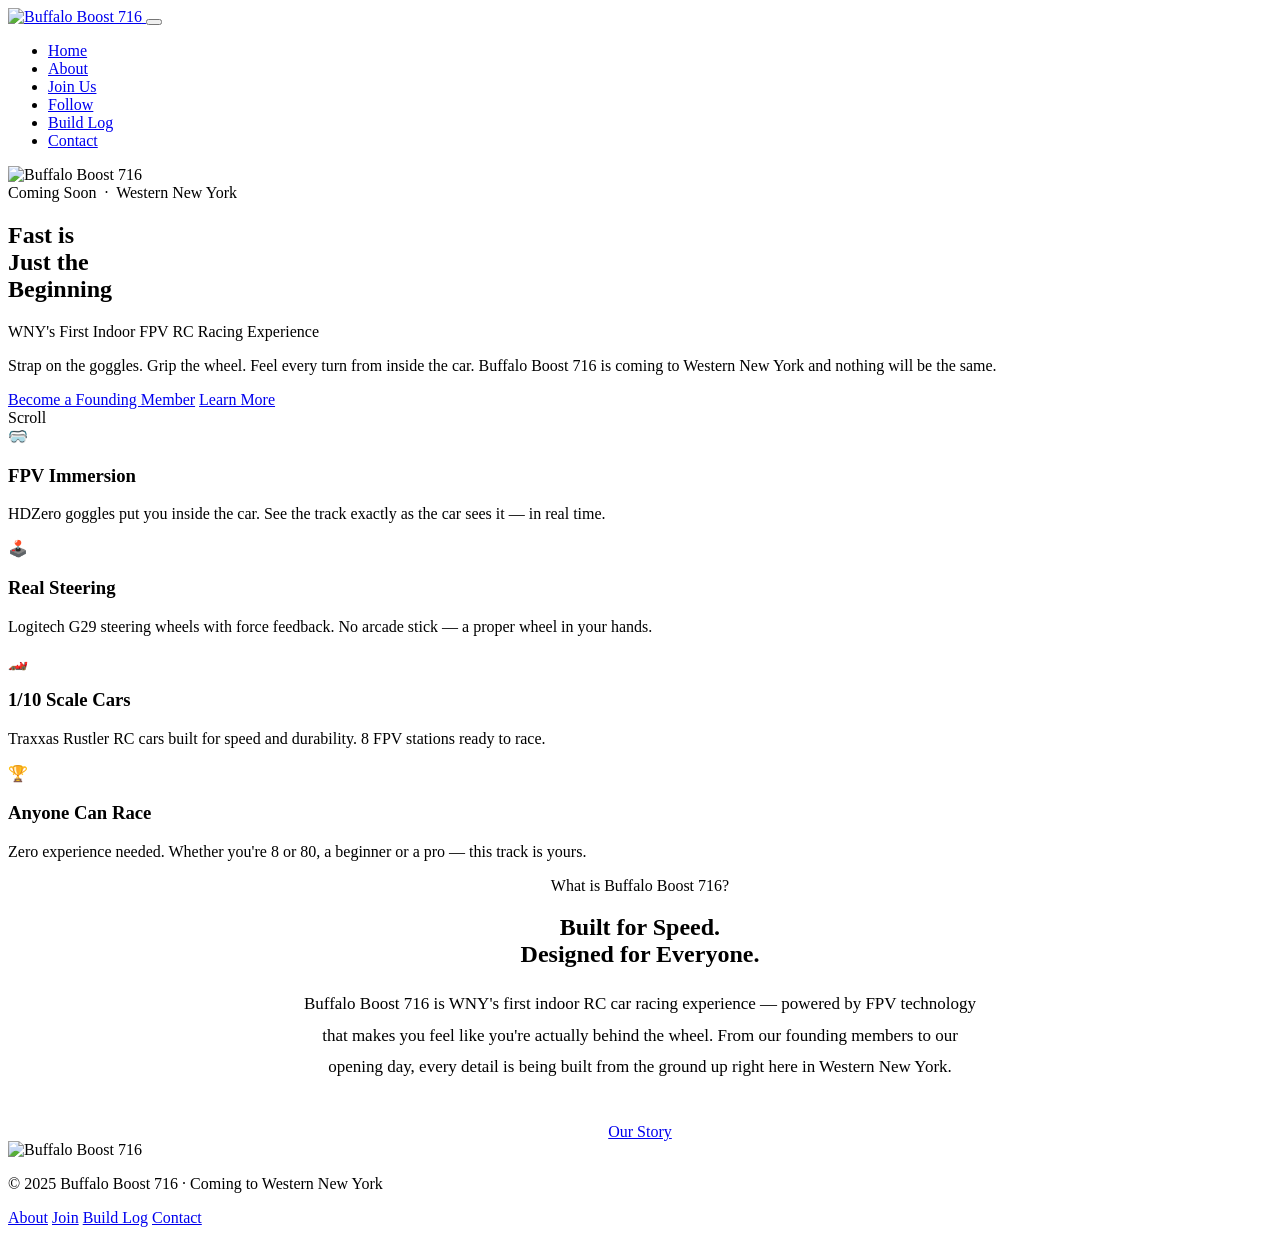
==== index.html @ 936fe06f "Add files via upload" ====
<!DOCTYPE html>
<html lang="en">
<head>
  <meta charset="UTF-8">
  <meta name="viewport" content="width=device-width, initial-scale=1.0">
  <title>Buffalo Boost 716 — Fast is Just the Beginning</title>
  <meta name="description" content="WNY's first indoor FPV RC car racing experience. Coming soon to Western New York.">
  <link rel="stylesheet" href="css/style.css">
  <link rel="icon" href="images/logo.png" type="image/png">
</head>
<body>

  <!-- NAV -->
  <nav>
    <a href="index.html" class="logo">
      <img src="images/logo.png" alt="Buffalo Boost 716">
    </a>
    <button class="nav-toggle" aria-label="Menu">
      <span></span><span></span><span></span>
    </button>
    <ul>
      <li><a href="index.html">Home</a></li>
      <li><a href="pages/about.html">About</a></li>
      <li><a href="pages/founding.html">Join Us</a></li>
      <li><a href="pages/social.html">Follow</a></li>
      <li><a href="pages/buildlog.html">Build Log</a></li>
      <li><a href="pages/contact.html">Contact</a></li>
    </ul>
  </nav>

  <!-- HERO -->
  <section class="hero">

    <!-- Animated track -->
    <div class="track-wrap">
      <div class="track-oval"></div>
    </div>

    <!-- Cars -->
    <div class="car-wrap">
      <div class="car car-red"></div>
      <div class="car car-blue"></div>
      <div class="car car-white"></div>
      <div class="car car-gold"></div>
    </div>

    <div class="hero-glow"></div>

    <!-- Content -->
    <div class="hero-content">
      <img src="images/logo.png" alt="Buffalo Boost 716" class="hero-logo">
      <div class="hero-badge">Coming Soon &nbsp;·&nbsp; Western New York</div>
      <h1 class="hero-title">Fast is<br><span>Just the</span><br>Beginning</h1>
      <p class="hero-sub">WNY's First Indoor FPV RC Racing Experience</p>
      <div class="hero-divider"></div>
      <p class="hero-desc">Strap on the goggles. Grip the wheel. Feel every turn from inside the car. Buffalo Boost 716 is coming to Western New York and nothing will be the same.</p>
      <div class="hero-cta">
        <a href="pages/founding.html" class="btn-primary">Become a Founding Member</a>
        <a href="pages/about.html" class="btn-outline">Learn More</a>
      </div>
    </div>

    <div class="scroll-hint">
      <span>Scroll</span>
      <div class="scroll-arrow"></div>
    </div>
  </section>

  <!-- CONCEPT STRIP -->
  <div class="concept-strip">
    <div class="concept-grid">
      <div class="concept-card fade-in">
        <div class="concept-icon">🥽</div>
        <h3>FPV Immersion</h3>
        <p>HDZero goggles put you inside the car. See the track exactly as the car sees it — in real time.</p>
      </div>
      <div class="concept-card fade-in">
        <div class="concept-icon">🕹️</div>
        <h3>Real Steering</h3>
        <p>Logitech G29 steering wheels with force feedback. No arcade stick — a proper wheel in your hands.</p>
      </div>
      <div class="concept-card fade-in">
        <div class="concept-icon">🏎️</div>
        <h3>1/10 Scale Cars</h3>
        <p>Traxxas Rustler RC cars built for speed and durability. 8 FPV stations ready to race.</p>
      </div>
      <div class="concept-card fade-in">
        <div class="concept-icon">🏆</div>
        <h3>Anyone Can Race</h3>
        <p>Zero experience needed. Whether you're 8 or 80, a beginner or a pro — this track is yours.</p>
      </div>
    </div>
  </div>

  <!-- MINI ABOUT TEASER -->
  <section>
    <div style="max-width: 860px; margin: 0 auto; text-align: center;">
      <p class="section-label fade-in">What is Buffalo Boost 716?</p>
      <h2 class="section-title fade-in">Built for <span>Speed.</span><br>Designed for Everyone.</h2>
      <div class="divider center fade-in"></div>
      <p class="fade-in" style="font-size: clamp(14px,1.8vw,17px); color: var(--chrome); line-height: 1.85; max-width: 680px; margin: 0 auto clamp(24px,4vw,40px);">
        Buffalo Boost 716 is WNY's first indoor RC car racing experience — powered by FPV technology that makes you feel like you're actually behind the wheel. From our founding members to our opening day, every detail is being built from the ground up right here in Western New York.
      </p>
      <a href="pages/about.html" class="btn-outline fade-in">Our Story</a>
    </div>
  </section>

  <!-- FOOTER -->
  <footer>
    <img src="images/logo.png" alt="Buffalo Boost 716">
    <p>© 2025 Buffalo Boost 716 · Coming to Western New York</p>
    <div class="footer-links">
      <a href="pages/about.html">About</a>
      <a href="pages/founding.html">Join</a>
      <a href="pages/buildlog.html">Build Log</a>
      <a href="pages/contact.html">Contact</a>
    </div>
  </footer>

  <script src="js/main.js"></script>
</body>
</html>
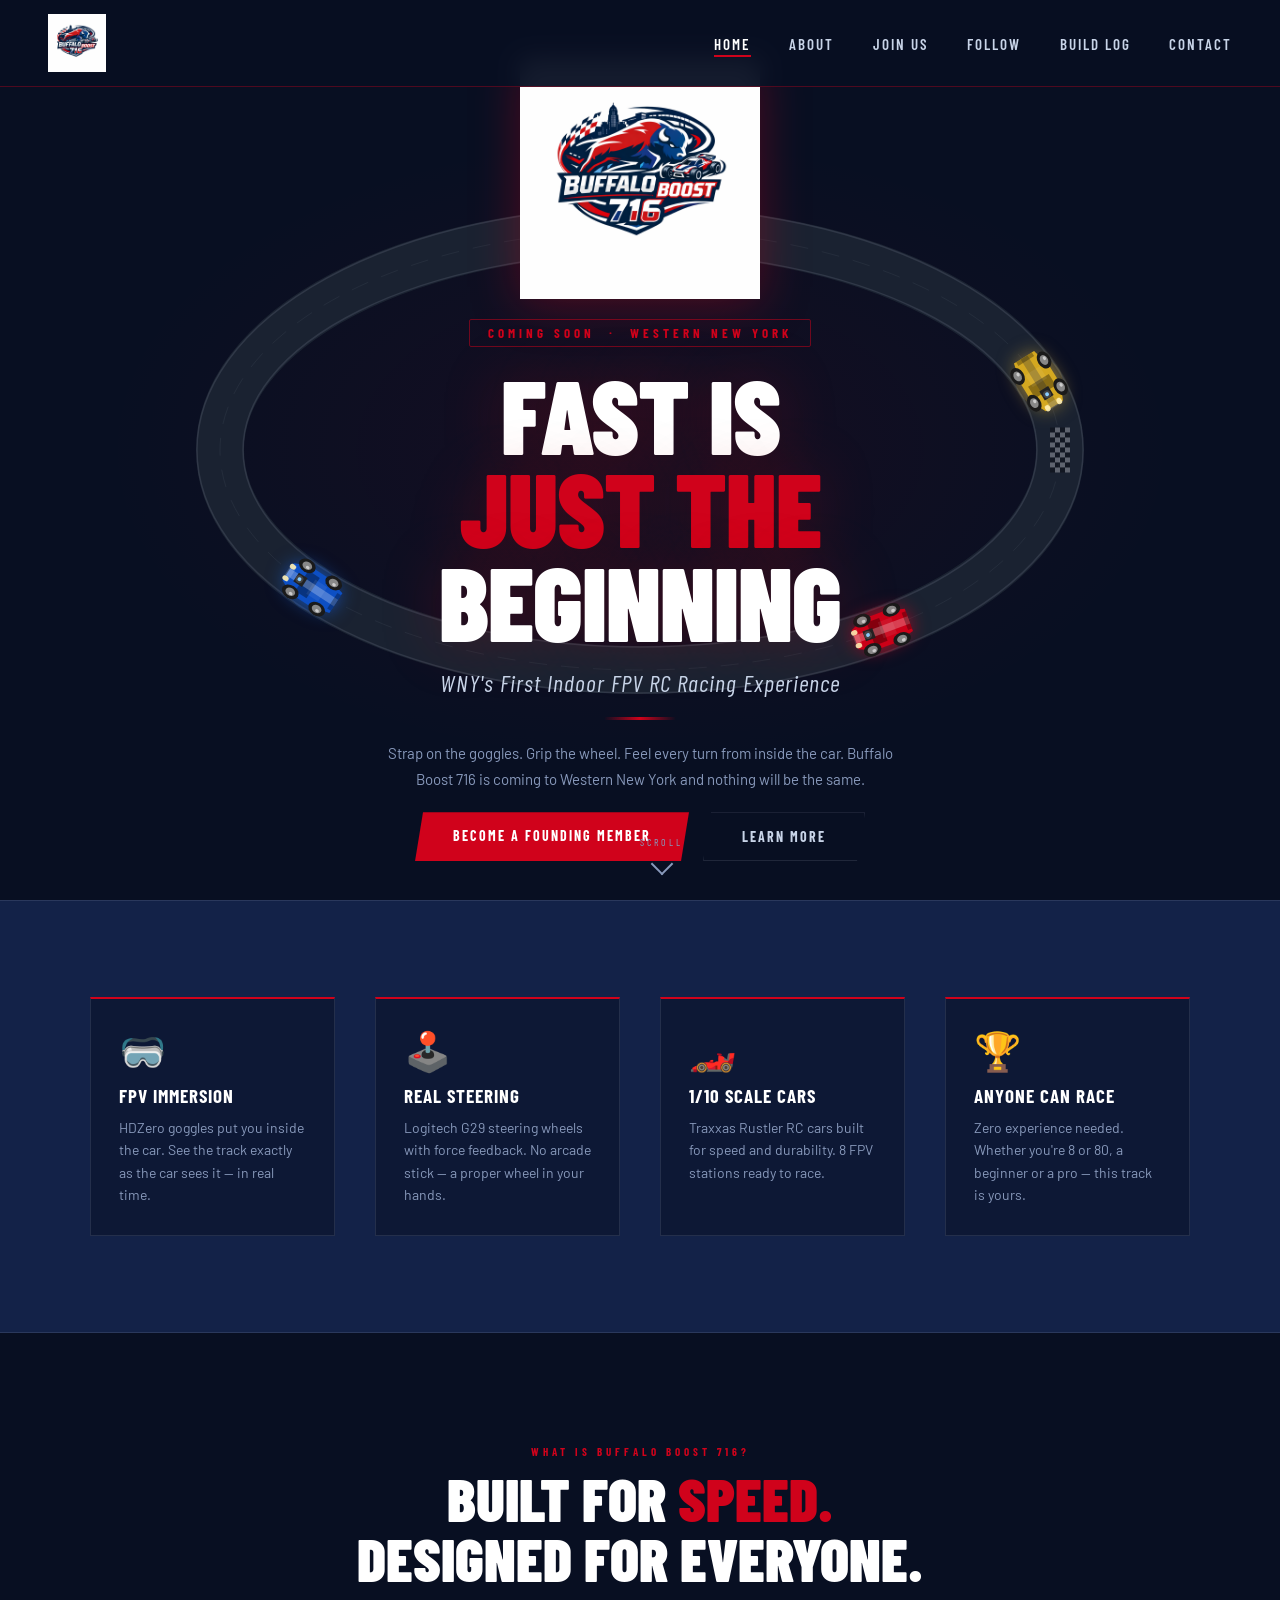
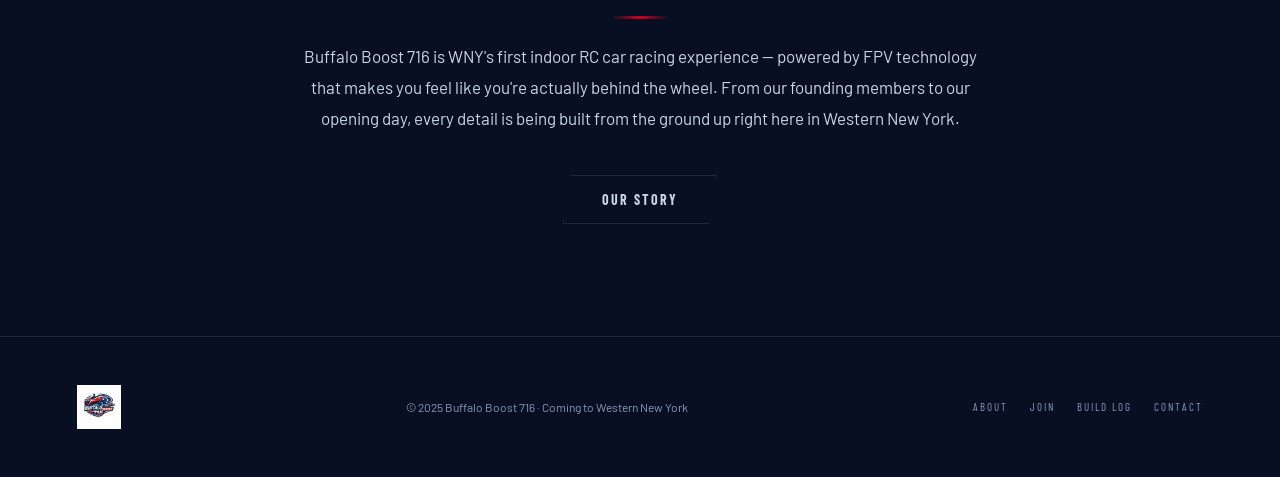
==== commit 051f6de5: "Add files via upload" ====
--- a/index.html
+++ b/index.html
@@ -30,21 +30,10 @@
 
   <!-- HERO -->
   <section class="hero">
-
-    <!-- Animated track -->
-    <div class="track-wrap">
-      <div class="track-oval"></div>
-    </div>
-
-    <!-- Cars -->
-    <div class="car-wrap">
-      <div class="car car-red"></div>
-      <div class="car car-blue"></div>
-      <div class="car car-white"></div>
-      <div class="car car-gold"></div>
-    </div>
-
     <div class="hero-glow"></div>
+
+    <!-- Animated track + cars via canvas -->
+    <canvas id="trackCanvas" class="track-canvas"></canvas>
 
     <!-- Content -->
     <div class="hero-content">
@@ -118,5 +107,286 @@
   </footer>
 
   <script src="js/main.js"></script>
+  <script>
+  // ─── TRACK + CAR CANVAS ANIMATION ───────────────────────────────────────
+  (function() {
+    const canvas = document.getElementById('trackCanvas');
+    const ctx = canvas.getContext('2d');
+
+    function resize() {
+      canvas.width = window.innerWidth;
+      canvas.height = window.innerHeight;
+    }
+    resize();
+    window.addEventListener('resize', resize);
+
+    // Build an oval track path based on canvas size
+    function getTrackPath(w, h) {
+      const cx = w / 2, cy = h / 2;
+      const rx = Math.min(w * 0.42, 420);
+      const ry = Math.min(h * 0.32, 220);
+      const path = new Path2D();
+      path.ellipse(cx, cy, rx, ry, 0, 0, Math.PI * 2);
+      return { path, cx, cy, rx, ry };
+    }
+
+    // Get x,y position along ellipse at angle t (0–2PI)
+    function ellipsePoint(cx, cy, rx, ry, t) {
+      return {
+        x: cx + rx * Math.cos(t),
+        y: cy + ry * Math.sin(t),
+        // tangent angle for car rotation
+        angle: Math.atan2(-ry * Math.cos(t), rx * Math.sin(t)) // perpendicular removed — tangent:
+      };
+    }
+    function ellipseTangent(rx, ry, t) {
+      // derivative of (rx*cos t, ry*sin t)
+      const dx = -rx * Math.sin(t);
+      const dy = ry * Math.cos(t);
+      return Math.atan2(dy, dx);
+    }
+
+    // Car definitions — colors matching brand
+    const carDefs = [
+      { color: '#e8001e', shadowColor: 'rgba(232,0,30,0.6)', speed: 0.0110, offset: 0,         bodyColor: '#cc0018', stripe: '#ffffff' },
+      { color: '#1565e8', shadowColor: 'rgba(21,101,232,0.6)', speed: 0.0085, offset: Math.PI * 0.55, bodyColor: '#0d4fc4', stripe: '#ffffff' },
+      { color: '#d0d8f0', shadowColor: 'rgba(208,216,240,0.5)', speed: 0.0130, offset: Math.PI * 1.1,  bodyColor: '#b0bcd8', stripe: '#e8001e' },
+      { color: '#f0c040', shadowColor: 'rgba(240,192,64,0.5)',  speed: 0.0072, offset: Math.PI * 1.7,  bodyColor: '#d4a820', stripe: '#0d1b3e' },
+    ];
+
+    const cars = carDefs.map(d => ({ ...d, t: d.offset }));
+
+    // Draw a Traxxas Rustler-style RC truck top-down
+    function drawCar(ctx, x, y, angle, car, scale) {
+      ctx.save();
+      ctx.translate(x, y);
+      ctx.rotate(angle);
+      ctx.scale(scale, scale);
+
+      const W = 13, L = 22; // half-width, half-length
+
+      // Shadow / glow under car
+      ctx.shadowColor = car.shadowColor;
+      ctx.shadowBlur = 18;
+
+      // Main body — slightly rounded rectangle, wider in middle (cab area)
+      ctx.beginPath();
+      // Body shape: wider at front/cab, tapers slightly at rear
+      ctx.moveTo(-L, -W * 0.7);
+      ctx.lineTo(-L * 0.3, -W);
+      ctx.lineTo(L * 0.5, -W);
+      ctx.lineTo(L, -W * 0.6);
+      ctx.lineTo(L, W * 0.6);
+      ctx.lineTo(L * 0.5, W);
+      ctx.lineTo(-L * 0.3, W);
+      ctx.lineTo(-L, W * 0.7);
+      ctx.closePath();
+      ctx.fillStyle = car.bodyColor;
+      ctx.fill();
+
+      ctx.shadowBlur = 0;
+
+      // Cab / cockpit area (darker roof)
+      ctx.beginPath();
+      ctx.moveTo(-L * 0.05, -W * 0.72);
+      ctx.lineTo(L * 0.42, -W * 0.72);
+      ctx.lineTo(L * 0.42, W * 0.72);
+      ctx.lineTo(-L * 0.05, W * 0.72);
+      ctx.closePath();
+      ctx.fillStyle = 'rgba(0,0,0,0.35)';
+      ctx.fill();
+
+      // Center stripe
+      ctx.beginPath();
+      ctx.rect(-L, -3, L * 2, 6);
+      ctx.fillStyle = car.stripe;
+      ctx.globalAlpha = 0.25;
+      ctx.fill();
+      ctx.globalAlpha = 1;
+
+      // Front bumper
+      ctx.beginPath();
+      ctx.rect(L * 0.82, -W * 0.55, L * 0.22, W * 1.1);
+      ctx.fillStyle = 'rgba(255,255,255,0.15)';
+      ctx.fill();
+
+      // Rear bumper
+      ctx.beginPath();
+      ctx.rect(-L, -W * 0.55, L * 0.15, W * 1.1);
+      ctx.fillStyle = 'rgba(0,0,0,0.3)';
+      ctx.fill();
+
+      // Wheels — 4 corners
+      const wheelPositions = [
+        { x: L * 0.55,  y: -W * 0.92 },
+        { x: L * 0.55,  y:  W * 0.92 },
+        { x: -L * 0.55, y: -W * 0.92 },
+        { x: -L * 0.55, y:  W * 0.92 },
+      ];
+      wheelPositions.forEach(wp => {
+        // Tire
+        ctx.beginPath();
+        ctx.ellipse(wp.x, wp.y, 7, 5, 0, 0, Math.PI * 2);
+        ctx.fillStyle = '#1a1a1a';
+        ctx.fill();
+        // Rim
+        ctx.beginPath();
+        ctx.ellipse(wp.x, wp.y, 4, 3, 0, 0, Math.PI * 2);
+        ctx.fillStyle = '#888';
+        ctx.fill();
+        // Rim highlight
+        ctx.beginPath();
+        ctx.ellipse(wp.x - 1, wp.y - 1, 1.5, 1.2, 0, 0, Math.PI * 2);
+        ctx.fillStyle = '#ccc';
+        ctx.fill();
+      });
+
+      // Headlights (front)
+      ctx.beginPath();
+      ctx.ellipse(L * 0.95, -W * 0.4, 2.5, 2, 0, 0, Math.PI * 2);
+      ctx.fillStyle = 'rgba(255,240,180,0.9)';
+      ctx.fill();
+      ctx.beginPath();
+      ctx.ellipse(L * 0.95, W * 0.4, 2.5, 2, 0, 0, Math.PI * 2);
+      ctx.fillStyle = 'rgba(255,240,180,0.9)';
+      ctx.fill();
+
+      // FPV camera bump on top-front
+      ctx.beginPath();
+      ctx.rect(L * 0.3, -4, 8, 8);
+      ctx.fillStyle = '#222';
+      ctx.fill();
+      ctx.beginPath();
+      ctx.arc(L * 0.34 + 4, 0, 3, 0, Math.PI * 2);
+      ctx.fillStyle = '#444';
+      ctx.fill();
+      ctx.beginPath();
+      ctx.arc(L * 0.34 + 4, 0, 1.5, 0, Math.PI * 2);
+      ctx.fillStyle = '#88ccff';
+      ctx.fill();
+
+      // Body number plate area
+      ctx.beginPath();
+      ctx.rect(-L * 0.45, -W * 0.5, L * 0.5, W);
+      ctx.fillStyle = 'rgba(255,255,255,0.07)';
+      ctx.fill();
+
+      ctx.restore();
+    }
+
+    // Draw the track
+    function drawTrack(w, h) {
+      const { cx, cy, rx, ry } = getTrackPath(w, h);
+      const trackW = 48;
+
+      // Outer glow
+      ctx.save();
+      ctx.shadowColor = 'rgba(208,2,27,0.08)';
+      ctx.shadowBlur = 40;
+      ctx.beginPath();
+      ctx.ellipse(cx, cy, rx + trackW * 0.5, ry + trackW * 0.5, 0, 0, Math.PI * 2);
+      ctx.strokeStyle = 'transparent';
+      ctx.lineWidth = trackW + 20;
+      ctx.stroke();
+      ctx.restore();
+
+      // Track surface (asphalt)
+      ctx.beginPath();
+      ctx.ellipse(cx, cy, rx, ry, 0, 0, Math.PI * 2);
+      ctx.strokeStyle = 'rgba(30,38,52,0.85)';
+      ctx.lineWidth = trackW;
+      ctx.stroke();
+
+      // Track edge lines
+      ctx.beginPath();
+      ctx.ellipse(cx, cy, rx + trackW * 0.48, ry + trackW * 0.48, 0, 0, Math.PI * 2);
+      ctx.strokeStyle = 'rgba(200,212,232,0.12)';
+      ctx.lineWidth = 1.5;
+      ctx.stroke();
+
+      ctx.beginPath();
+      ctx.ellipse(cx, cy, rx - trackW * 0.48, ry - trackW * 0.48, 0, 0, Math.PI * 2);
+      ctx.strokeStyle = 'rgba(200,212,232,0.12)';
+      ctx.lineWidth = 1.5;
+      ctx.stroke();
+
+      // Center dashed line
+      ctx.save();
+      ctx.setLineDash([18, 14]);
+      ctx.beginPath();
+      ctx.ellipse(cx, cy, rx, ry, 0, 0, Math.PI * 2);
+      ctx.strokeStyle = 'rgba(200,212,232,0.06)';
+      ctx.lineWidth = 1;
+      ctx.stroke();
+      ctx.restore();
+
+      // Start/finish line
+      const sfX = cx + rx;
+      const sfY = cy;
+      ctx.save();
+      ctx.translate(sfX, sfY);
+      ctx.rotate(Math.PI / 2);
+      // Checkered pattern
+      const sqSize = 5;
+      const rows = 4, cols = Math.floor(trackW / sqSize);
+      for (let r = 0; r < rows; r++) {
+        for (let c = 0; c < cols; c++) {
+          const isWhite = (r + c) % 2 === 0;
+          ctx.fillStyle = isWhite ? 'rgba(255,255,255,0.3)' : 'rgba(0,0,0,0.3)';
+          ctx.fillRect((c - cols/2) * sqSize, r * sqSize - rows * sqSize / 2, sqSize, sqSize);
+        }
+      }
+      ctx.restore();
+    }
+
+    let lastTime = 0;
+    function animate(ts) {
+      const dt = Math.min((ts - lastTime) / 16.67, 3);
+      lastTime = ts;
+
+      const w = canvas.width, h = canvas.height;
+      ctx.clearRect(0, 0, w, h);
+
+      const { cx, cy, rx, ry } = getTrackPath(w, h);
+
+      drawTrack(w, h);
+
+      // Scale cars based on track size
+      const carScale = Math.max(0.7, Math.min(1.3, rx / 320));
+
+      // Draw tire marks / trails first
+      cars.forEach(car => {
+        const pos = ellipsePoint(cx, cy, rx, ry, car.t);
+        ctx.beginPath();
+        ctx.arc(pos.x, pos.y, 3 * carScale, 0, Math.PI * 2);
+        ctx.fillStyle = car.shadowColor;
+        ctx.fill();
+      });
+
+      // Update and draw cars
+      cars.forEach(car => {
+        car.t += car.speed * dt;
+        if (car.t > Math.PI * 2) car.t -= Math.PI * 2;
+
+        const pos = ellipsePoint(cx, cy, rx, ry, car.t);
+        const angle = ellipseTangent(rx, ry, car.t);
+
+        // Glow ring
+        ctx.save();
+        ctx.beginPath();
+        ctx.arc(pos.x, pos.y, 18 * carScale, 0, Math.PI * 2);
+        ctx.fillStyle = car.shadowColor.replace('0.6', '0.15').replace('0.5', '0.12');
+        ctx.fill();
+        ctx.restore();
+
+        drawCar(ctx, pos.x, pos.y, angle, car, carScale);
+      });
+
+      requestAnimationFrame(animate);
+    }
+
+    requestAnimationFrame(animate);
+  })();
+  </script>
 </body>
 </html>
--- a/css/style.css
+++ b/css/style.css
@@ -0,0 +1,869 @@
+@import url('https://fonts.googleapis.com/css2?family=Barlow+Condensed:ital,wght@0,400;0,600;0,700;0,900;1,700&family=Barlow:wght@300;400;500;600&display=swap');
+
+:root {
+  --navy: #0d1b3e;
+  --navy-dark: #080f22;
+  --navy-mid: #132248;
+  --red: #d0021b;
+  --red-bright: #ff0a2b;
+  --white: #ffffff;
+  --chrome: #c8d4e8;
+  --chrome-dim: #8899bb;
+  --border: rgba(200,212,232,0.12);
+}
+
+* { margin: 0; padding: 0; box-sizing: border-box; }
+html { scroll-behavior: smooth; }
+
+body {
+  font-family: 'Barlow', sans-serif;
+  background: var(--navy-dark);
+  color: var(--white);
+  overflow-x: hidden;
+  font-size: 16px;
+}
+
+img { max-width: 100%; height: auto; display: block; }
+
+/* NAV */
+nav {
+  position: fixed;
+  top: 0; left: 0; right: 0;
+  z-index: 1000;
+  display: flex;
+  align-items: center;
+  justify-content: space-between;
+  padding: clamp(8px, 2vw, 14px) clamp(16px, 5vw, 48px);
+  background: rgba(8,15,34,0.95);
+  backdrop-filter: blur(12px);
+  border-bottom: 1px solid rgba(208,2,27,0.35);
+}
+
+nav .logo img { height: clamp(38px, 6vw, 58px); width: auto; }
+
+.nav-toggle {
+  display: none;
+  flex-direction: column;
+  gap: 5px;
+  cursor: pointer;
+  padding: 4px;
+  background: none;
+  border: none;
+  z-index: 1001;
+}
+
+.nav-toggle span {
+  display: block;
+  width: 26px; height: 2px;
+  background: var(--white);
+  border-radius: 2px;
+  transition: all 0.3s;
+}
+
+.nav-toggle.open span:nth-child(1) { transform: translateY(7px) rotate(45deg); }
+.nav-toggle.open span:nth-child(2) { opacity: 0; }
+.nav-toggle.open span:nth-child(3) { transform: translateY(-7px) rotate(-45deg); }
+
+nav ul {
+  list-style: none;
+  display: flex;
+  gap: clamp(16px, 3vw, 40px);
+}
+
+nav ul li a {
+  font-family: 'Barlow Condensed', sans-serif;
+  font-weight: 600;
+  font-size: clamp(12px, 1.4vw, 15px);
+  letter-spacing: 2px;
+  text-transform: uppercase;
+  color: var(--chrome);
+  text-decoration: none;
+  transition: color 0.2s;
+  position: relative;
+}
+
+nav ul li a::after {
+  content: '';
+  position: absolute;
+  bottom: -4px; left: 0;
+  width: 0; height: 2px;
+  background: var(--red);
+  transition: width 0.25s;
+}
+
+nav ul li a:hover, nav ul li a.active { color: var(--white); }
+nav ul li a:hover::after, nav ul li a.active::after { width: 100%; }
+
+@media (max-width: 768px) {
+  .nav-toggle { display: flex; }
+
+  nav ul {
+    position: fixed;
+    top: 0; right: -100%;
+    width: min(280px, 80vw);
+    height: 100vh;
+    background: var(--navy-dark);
+    border-left: 1px solid var(--border);
+    flex-direction: column;
+    gap: 0;
+    padding: 80px 0 40px;
+    transition: right 0.35s cubic-bezier(0.4,0,0.2,1);
+    z-index: 999;
+  }
+
+  nav ul.open { right: 0; }
+
+  nav ul li a {
+    display: block;
+    padding: 16px 32px;
+    font-size: 18px;
+    border-bottom: 1px solid var(--border);
+  }
+}
+
+/* HERO */
+.hero {
+  position: relative;
+  width: 100%;
+  height: 100svh;
+  min-height: 600px;
+  display: flex;
+  flex-direction: column;
+  align-items: center;
+  justify-content: center;
+  overflow: hidden;
+  background: var(--navy-dark);
+  padding: 80px 20px 60px;
+}
+
+/* CANVAS TRACK */
+.track-canvas {
+  position: absolute;
+  inset: 0;
+  width: 100%;
+  height: 100%;
+  pointer-events: none;
+  z-index: 1;
+}
+
+.hero-glow {
+  position: absolute;
+  inset: 0;
+  background: radial-gradient(ellipse 60% 50% at 50% 50%, rgba(208,2,27,0.07) 0%, transparent 70%);
+  pointer-events: none;
+  z-index: 0;
+}
+
+.hero-content {
+  position: relative;
+  z-index: 2;
+  text-align: center;
+  display: flex;
+  flex-direction: column;
+  align-items: center;
+  gap: clamp(10px, 2.5vw, 20px);
+}
+
+.hero-logo {
+  width: clamp(130px, 28vw, 240px);
+  filter: drop-shadow(0 4px 24px rgba(208,2,27,0.35));
+  animation: fadeDown 1s ease both;
+}
+
+.hero-badge {
+  font-family: 'Barlow Condensed', sans-serif;
+  font-weight: 700;
+  font-size: clamp(10px, 1.4vw, 13px);
+  letter-spacing: 4px;
+  text-transform: uppercase;
+  color: var(--red);
+  border: 1px solid rgba(208,2,27,0.5);
+  padding: 5px 18px;
+  border-radius: 2px;
+  animation: fadeUp 1s 0.3s ease both;
+}
+
+.hero-title {
+  font-family: 'Barlow Condensed', sans-serif;
+  font-weight: 900;
+  font-size: clamp(40px, 9.5vw, 104px);
+  line-height: 0.9;
+  text-transform: uppercase;
+  letter-spacing: -1px;
+  color: var(--white);
+  text-shadow: 0 0 60px rgba(208,2,27,0.25);
+  animation: fadeUp 1s 0.5s ease both;
+}
+
+.hero-title span { color: var(--red); }
+
+.hero-sub {
+  font-family: 'Barlow Condensed', sans-serif;
+  font-style: italic;
+  font-size: clamp(15px, 2.8vw, 24px);
+  color: var(--chrome);
+  letter-spacing: 1px;
+  animation: fadeUp 1s 0.7s ease both;
+}
+
+.hero-divider {
+  width: clamp(36px, 7vw, 72px);
+  height: 3px;
+  background: linear-gradient(90deg, transparent, var(--red), transparent);
+  animation: fadeUp 1s 0.9s ease both;
+}
+
+.hero-desc {
+  max-width: min(520px, 90vw);
+  font-size: clamp(13px, 1.7vw, 15px);
+  line-height: 1.75;
+  color: var(--chrome-dim);
+  animation: fadeUp 1s 1.1s ease both;
+}
+
+.hero-cta {
+  display: flex;
+  gap: 14px;
+  flex-wrap: wrap;
+  justify-content: center;
+  animation: fadeUp 1s 1.3s ease both;
+}
+
+.btn-primary {
+  font-family: 'Barlow Condensed', sans-serif;
+  font-weight: 700;
+  font-size: clamp(12px, 1.5vw, 14px);
+  letter-spacing: 2px;
+  text-transform: uppercase;
+  background: var(--red);
+  color: var(--white);
+  border: none;
+  padding: clamp(12px, 2vw, 15px) clamp(22px, 4vw, 38px);
+  cursor: pointer;
+  text-decoration: none;
+  display: inline-block;
+  clip-path: polygon(8px 0%, 100% 0%, calc(100% - 8px) 100%, 0% 100%);
+  transition: background 0.2s, transform 0.15s;
+}
+
+.btn-primary:hover { background: var(--red-bright); transform: translateY(-2px); }
+
+.btn-outline {
+  font-family: 'Barlow Condensed', sans-serif;
+  font-weight: 700;
+  font-size: clamp(12px, 1.5vw, 14px);
+  letter-spacing: 2px;
+  text-transform: uppercase;
+  background: transparent;
+  color: var(--chrome);
+  border: 1px solid var(--border);
+  padding: clamp(12px, 2vw, 15px) clamp(22px, 4vw, 38px);
+  cursor: pointer;
+  text-decoration: none;
+  display: inline-block;
+  clip-path: polygon(8px 0%, 100% 0%, calc(100% - 8px) 100%, 0% 100%);
+  transition: border-color 0.2s, color 0.2s, transform 0.15s;
+}
+
+.btn-outline:hover { border-color: var(--chrome); color: var(--white); transform: translateY(-2px); }
+
+.scroll-hint {
+  position: absolute;
+  bottom: clamp(14px, 3vw, 28px);
+  left: 50%; transform: translateX(-50%);
+  display: flex;
+  flex-direction: column;
+  align-items: center;
+  gap: 8px;
+  opacity: 0.35;
+  animation: fadeUp 1s 2s ease both;
+  z-index: 2;
+}
+
+.scroll-hint span {
+  font-family: 'Barlow Condensed', sans-serif;
+  font-size: 10px;
+  letter-spacing: 3px;
+  text-transform: uppercase;
+  color: var(--chrome-dim);
+}
+
+.scroll-arrow {
+  width: 16px; height: 16px;
+  border-right: 2px solid var(--chrome-dim);
+  border-bottom: 2px solid var(--chrome-dim);
+  transform: rotate(45deg);
+  animation: bounce 1.5s ease-in-out infinite;
+}
+
+@keyframes bounce {
+  0%,100% { transform: rotate(45deg) translateY(0); }
+  50%      { transform: rotate(45deg) translateY(5px); }
+}
+
+/* SECTIONS */
+section { padding: clamp(56px, 9vw, 112px) clamp(20px, 6vw, 80px); }
+
+.section-label {
+  font-family: 'Barlow Condensed', sans-serif;
+  font-weight: 700;
+  font-size: 11px;
+  letter-spacing: 4px;
+  text-transform: uppercase;
+  color: var(--red);
+  margin-bottom: 10px;
+}
+
+.section-title {
+  font-family: 'Barlow Condensed', sans-serif;
+  font-weight: 900;
+  font-size: clamp(30px, 5.5vw, 60px);
+  text-transform: uppercase;
+  line-height: 1;
+  color: var(--white);
+  margin-bottom: clamp(14px, 2.5vw, 28px);
+}
+
+.section-title span { color: var(--red); }
+
+/* CONCEPT STRIP */
+.concept-strip {
+  background: var(--navy-mid);
+  border-top: 1px solid var(--border);
+  border-bottom: 1px solid var(--border);
+  padding: clamp(48px, 8vw, 96px) clamp(20px, 6vw, 80px);
+}
+
+.concept-grid {
+  display: grid;
+  grid-template-columns: repeat(auto-fit, minmax(min(200px, 100%), 1fr));
+  gap: clamp(20px, 3.5vw, 40px);
+  max-width: 1100px;
+  margin: 0 auto;
+}
+
+.concept-card {
+  display: flex;
+  flex-direction: column;
+  gap: 10px;
+  padding: clamp(18px, 3vw, 28px);
+  background: rgba(8,15,34,0.5);
+  border: 1px solid var(--border);
+  border-top: 2px solid var(--red);
+  transition: transform 0.2s, box-shadow 0.2s;
+}
+
+.concept-card:hover { transform: translateY(-4px); box-shadow: 0 12px 40px rgba(208,2,27,0.1); }
+.concept-icon { font-size: clamp(26px, 3.5vw, 38px); }
+
+.concept-card h3 {
+  font-family: 'Barlow Condensed', sans-serif;
+  font-weight: 700;
+  font-size: clamp(15px, 1.8vw, 19px);
+  text-transform: uppercase;
+  letter-spacing: 1px;
+  color: var(--white);
+}
+
+.concept-card p {
+  font-size: clamp(12px, 1.4vw, 14px);
+  color: var(--chrome-dim);
+  line-height: 1.6;
+}
+
+/* ABOUT */
+.about-wrap { max-width: 840px; margin: 0 auto; }
+
+.about-wrap p {
+  font-size: clamp(14px, 1.7vw, 16px);
+  color: var(--chrome);
+  line-height: 1.9;
+  margin-bottom: clamp(14px, 2.5vw, 24px);
+}
+
+.about-accent {
+  border-left: 3px solid var(--red);
+  padding-left: clamp(14px, 2.5vw, 24px);
+  margin: clamp(20px, 3.5vw, 40px) 0;
+}
+
+.about-accent p {
+  font-family: 'Barlow Condensed', sans-serif;
+  font-style: italic;
+  font-size: clamp(17px, 2.8vw, 24px);
+  font-weight: 400;
+  color: var(--white);
+  line-height: 1.45;
+  margin-bottom: 0;
+}
+
+/* FOUNDING MEMBERS */
+.founding-intro {
+  max-width: 680px;
+  margin: 0 auto clamp(36px, 5vw, 56px);
+  text-align: center;
+  font-size: clamp(13px, 1.6vw, 15px);
+  color: var(--chrome-dim);
+  line-height: 1.75;
+}
+
+.tier-grid {
+  display: grid;
+  grid-template-columns: repeat(auto-fit, minmax(min(260px, 100%), 1fr));
+  gap: clamp(18px, 3vw, 32px);
+  max-width: 840px;
+  margin: 0 auto clamp(36px, 5vw, 56px);
+}
+
+.tier-card {
+  background: var(--navy-mid);
+  border: 1px solid var(--border);
+  padding: clamp(22px, 3.5vw, 36px);
+  display: flex;
+  flex-direction: column;
+  gap: 14px;
+  position: relative;
+  overflow: hidden;
+  transition: transform 0.2s, box-shadow 0.2s;
+}
+
+.tier-card:hover { transform: translateY(-4px); box-shadow: 0 16px 48px rgba(208,2,27,0.12); }
+.tier-card.featured { border-color: var(--red); border-width: 2px; }
+
+.tier-badge {
+  position: absolute;
+  top: 16px; right: -28px;
+  background: var(--red);
+  color: var(--white);
+  font-family: 'Barlow Condensed', sans-serif;
+  font-weight: 700;
+  font-size: 11px;
+  letter-spacing: 2px;
+  text-transform: uppercase;
+  padding: 4px 48px;
+  transform: rotate(45deg);
+}
+
+.tier-name {
+  font-family: 'Barlow Condensed', sans-serif;
+  font-weight: 900;
+  font-size: clamp(20px, 2.8vw, 26px);
+  text-transform: uppercase;
+  letter-spacing: 1px;
+  color: var(--white);
+}
+
+.tier-price {
+  font-family: 'Barlow Condensed', sans-serif;
+  font-weight: 700;
+  font-size: clamp(34px, 5.5vw, 48px);
+  color: var(--red);
+  line-height: 1;
+}
+
+.tier-price span {
+  font-size: clamp(14px, 1.8vw, 18px);
+  color: var(--chrome-dim);
+  font-weight: 400;
+}
+
+.tier-perks {
+  list-style: none;
+  display: flex;
+  flex-direction: column;
+  gap: 9px;
+}
+
+.tier-perks li {
+  font-size: clamp(12px, 1.5vw, 14px);
+  color: var(--chrome);
+  padding-left: 18px;
+  position: relative;
+  line-height: 1.5;
+}
+
+.tier-perks li::before { content: '▸'; position: absolute; left: 0; color: var(--red); }
+.tier-cta { margin-top: auto; padding-top: 14px; }
+
+.waitlist-form {
+  max-width: 540px;
+  margin: 0 auto;
+  background: var(--navy-mid);
+  border: 1px solid var(--border);
+  padding: clamp(22px, 3.5vw, 36px);
+}
+
+.waitlist-form h3 {
+  font-family: 'Barlow Condensed', sans-serif;
+  font-weight: 700;
+  font-size: clamp(17px, 2.2vw, 21px);
+  text-transform: uppercase;
+  letter-spacing: 1px;
+  margin-bottom: 20px;
+  color: var(--white);
+}
+
+.form-row {
+  display: grid;
+  grid-template-columns: repeat(auto-fit, minmax(min(160px, 100%), 1fr));
+  gap: 12px;
+  margin-bottom: 12px;
+}
+
+.form-group {
+  display: flex;
+  flex-direction: column;
+  gap: 6px;
+  margin-bottom: 12px;
+}
+
+.form-group label {
+  font-family: 'Barlow Condensed', sans-serif;
+  font-size: 11px;
+  letter-spacing: 2px;
+  text-transform: uppercase;
+  color: var(--chrome-dim);
+}
+
+.form-group input,
+.form-group select,
+.form-group textarea {
+  background: rgba(8,15,34,0.8);
+  border: 1px solid var(--border);
+  color: var(--white);
+  padding: 11px 14px;
+  font-family: 'Barlow', sans-serif;
+  font-size: 14px;
+  outline: none;
+  transition: border-color 0.2s;
+  width: 100%;
+  border-radius: 0;
+  -webkit-appearance: none;
+}
+
+.form-group input:focus,
+.form-group textarea:focus,
+.form-group select:focus { border-color: var(--red); }
+.form-group select option { background: var(--navy-dark); }
+
+/* CONTACT */
+.contact-wrap {
+  display: grid;
+  grid-template-columns: repeat(auto-fit, minmax(min(260px, 100%), 1fr));
+  gap: clamp(28px, 5vw, 56px);
+  max-width: 920px;
+  margin: 0 auto;
+  align-items: start;
+}
+
+.contact-info h3 {
+  font-family: 'Barlow Condensed', sans-serif;
+  font-weight: 700;
+  font-size: clamp(17px, 2.2vw, 21px);
+  text-transform: uppercase;
+  letter-spacing: 1px;
+  margin-bottom: 14px;
+}
+
+.contact-info p {
+  font-size: clamp(13px, 1.5vw, 15px);
+  color: var(--chrome-dim);
+  line-height: 1.75;
+  margin-bottom: 22px;
+}
+
+.contact-detail {
+  display: flex;
+  align-items: center;
+  gap: 12px;
+  padding: 13px 0;
+  border-bottom: 1px solid var(--border);
+  font-size: clamp(13px, 1.5vw, 15px);
+  color: var(--chrome);
+}
+
+.contact-detail .icon { font-size: 18px; }
+
+/* SOCIAL */
+.social-grid {
+  display: grid;
+  grid-template-columns: repeat(auto-fit, minmax(min(180px, 100%), 1fr));
+  gap: clamp(14px, 2.5vw, 24px);
+  max-width: 880px;
+  margin: 0 auto clamp(28px, 4vw, 48px);
+}
+
+.social-card {
+  display: flex;
+  flex-direction: column;
+  align-items: center;
+  gap: 12px;
+  padding: clamp(22px, 3.5vw, 36px) clamp(14px, 2.5vw, 24px);
+  background: var(--navy-mid);
+  border: 1px solid var(--border);
+  text-decoration: none;
+  transition: transform 0.2s, box-shadow 0.2s, border-color 0.2s;
+}
+
+.social-card:hover { transform: translateY(-4px); box-shadow: 0 12px 40px rgba(208,2,27,0.1); border-color: rgba(208,2,27,0.4); }
+
+.social-icon {
+  width: clamp(48px, 7vw, 64px);
+  height: clamp(48px, 7vw, 64px);
+  border-radius: 50%;
+  display: flex;
+  align-items: center;
+  justify-content: center;
+  font-size: clamp(20px, 3vw, 28px);
+}
+
+.social-card h3 {
+  font-family: 'Barlow Condensed', sans-serif;
+  font-weight: 700;
+  font-size: clamp(15px, 1.9vw, 19px);
+  text-transform: uppercase;
+  letter-spacing: 1px;
+  color: var(--white);
+}
+
+.social-card p {
+  font-size: clamp(11px, 1.3vw, 13px);
+  color: var(--chrome-dim);
+  text-align: center;
+}
+
+.social-soon {
+  font-family: 'Barlow Condensed', sans-serif;
+  font-size: 11px;
+  letter-spacing: 2px;
+  text-transform: uppercase;
+  color: var(--red);
+  border: 1px solid rgba(208,2,27,0.4);
+  padding: 3px 12px;
+}
+
+/* BUILD LOG */
+.buildlog-intro {
+  max-width: 680px;
+  margin: 0 auto clamp(36px, 5vw, 56px);
+  font-size: clamp(13px, 1.6vw, 15px);
+  color: var(--chrome-dim);
+  line-height: 1.75;
+}
+
+.timeline {
+  max-width: 840px;
+  margin: 0 auto;
+  position: relative;
+}
+
+.timeline::before {
+  content: '';
+  position: absolute;
+  left: clamp(14px, 2.5vw, 22px);
+  top: 0; bottom: 0;
+  width: 2px;
+  background: linear-gradient(to bottom, var(--red), rgba(208,2,27,0.1));
+}
+
+.log-entry {
+  display: grid;
+  grid-template-columns: clamp(44px, 7vw, 72px) 1fr;
+  gap: clamp(14px, 2.5vw, 28px);
+  margin-bottom: clamp(28px, 4.5vw, 48px);
+  position: relative;
+}
+
+.log-dot {
+  display: flex;
+  flex-direction: column;
+  align-items: center;
+  padding-top: 6px;
+}
+
+.log-dot-circle {
+  width: clamp(13px, 1.8vw, 17px);
+  height: clamp(13px, 1.8vw, 17px);
+  border-radius: 50%;
+  background: var(--red);
+  border: 3px solid var(--navy-dark);
+  box-shadow: 0 0 12px rgba(208,2,27,0.5);
+  flex-shrink: 0;
+  position: relative;
+  z-index: 1;
+}
+
+.log-content {
+  background: var(--navy-mid);
+  border: 1px solid var(--border);
+  padding: clamp(18px, 3vw, 28px);
+}
+
+.log-meta {
+  display: flex;
+  align-items: center;
+  gap: 10px;
+  flex-wrap: wrap;
+  margin-bottom: 10px;
+}
+
+.log-date {
+  font-family: 'Barlow Condensed', sans-serif;
+  font-size: 11px;
+  letter-spacing: 2px;
+  text-transform: uppercase;
+  color: var(--red);
+}
+
+.log-tag {
+  font-family: 'Barlow Condensed', sans-serif;
+  font-size: 10px;
+  letter-spacing: 2px;
+  text-transform: uppercase;
+  color: var(--chrome-dim);
+  border: 1px solid var(--border);
+  padding: 2px 8px;
+}
+
+.log-content h3 {
+  font-family: 'Barlow Condensed', sans-serif;
+  font-weight: 700;
+  font-size: clamp(17px, 2.2vw, 21px);
+  text-transform: uppercase;
+  letter-spacing: 1px;
+  color: var(--white);
+  margin-bottom: 9px;
+}
+
+.log-content p {
+  font-size: clamp(12px, 1.5vw, 14px);
+  color: var(--chrome-dim);
+  line-height: 1.75;
+}
+
+.log-images {
+  display: grid;
+  grid-template-columns: repeat(auto-fill, minmax(min(150px, 100%), 1fr));
+  gap: 9px;
+  margin-top: 14px;
+}
+
+.log-images img {
+  width: 100%;
+  aspect-ratio: 4/3;
+  object-fit: cover;
+  border: 1px solid var(--border);
+}
+
+.log-empty {
+  text-align: center;
+  padding: clamp(44px, 7vw, 72px) 20px;
+  border: 1px dashed var(--border);
+  color: var(--chrome-dim);
+}
+
+.log-empty .empty-icon { font-size: clamp(28px, 4.5vw, 44px); margin-bottom: 14px; }
+
+.log-empty p {
+  font-family: 'Barlow Condensed', sans-serif;
+  font-size: clamp(15px, 1.9vw, 19px);
+  font-style: italic;
+  letter-spacing: 1px;
+}
+
+/* FOOTER */
+footer {
+  background: var(--navy-dark);
+  border-top: 1px solid var(--border);
+  padding: clamp(28px, 4.5vw, 48px) clamp(20px, 6vw, 80px);
+  display: flex;
+  align-items: center;
+  justify-content: space-between;
+  flex-wrap: wrap;
+  gap: 18px;
+}
+
+footer img { height: clamp(34px, 4.5vw, 44px); }
+
+footer p {
+  font-size: clamp(10px, 1.3vw, 12px);
+  color: var(--chrome-dim);
+  text-align: center;
+}
+
+footer .footer-links {
+  display: flex;
+  gap: clamp(10px, 2vw, 22px);
+  flex-wrap: wrap;
+}
+
+footer .footer-links a {
+  font-family: 'Barlow Condensed', sans-serif;
+  font-size: 11px;
+  letter-spacing: 2px;
+  text-transform: uppercase;
+  color: var(--chrome-dim);
+  text-decoration: none;
+  transition: color 0.2s;
+}
+
+footer .footer-links a:hover { color: var(--white); }
+
+/* PAGE HERO (inner pages) */
+.page-hero {
+  padding: clamp(96px, 13vw, 150px) clamp(20px, 6vw, 80px) clamp(36px, 5.5vw, 72px);
+  background: linear-gradient(180deg, var(--navy-mid) 0%, var(--navy-dark) 100%);
+  border-bottom: 1px solid var(--border);
+  position: relative;
+  overflow: hidden;
+}
+
+.page-hero::before {
+  content: '';
+  position: absolute;
+  top: 0; right: 0;
+  width: 50%; height: 100%;
+  background: radial-gradient(ellipse at right, rgba(208,2,27,0.06) 0%, transparent 70%);
+  pointer-events: none;
+}
+
+.page-hero-inner { max-width: 840px; }
+
+/* ANIMATIONS */
+@keyframes fadeDown {
+  from { opacity: 0; transform: translateY(-24px); }
+  to   { opacity: 1; transform: translateY(0); }
+}
+
+@keyframes fadeUp {
+  from { opacity: 0; transform: translateY(24px); }
+  to   { opacity: 1; transform: translateY(0); }
+}
+
+.fade-in {
+  opacity: 0;
+  transform: translateY(20px);
+  transition: opacity 0.6s ease, transform 0.6s ease;
+}
+
+.fade-in.visible { opacity: 1; transform: none; }
+
+/* UTILITY */
+.text-center { text-align: center; }
+.mt-sm  { margin-top: clamp(14px, 2.5vw, 22px); }
+.mt-md  { margin-top: clamp(22px, 3.5vw, 36px); }
+.mt-lg  { margin-top: clamp(36px, 5.5vw, 56px); }
+.divider { width: clamp(36px, 5.5vw, 56px); height: 3px; background: linear-gradient(90deg, var(--red), transparent); margin: clamp(14px, 2.5vw, 22px) 0; }
+.divider.center { margin-left: auto; margin-right: auto; background: linear-gradient(90deg, transparent, var(--red), transparent); }
+
+.success-msg {
+  display: none;
+  background: rgba(208,2,27,0.1);
+  border: 1px solid rgba(208,2,27,0.4);
+  padding: 16px 20px;
+  font-family: 'Barlow Condensed', sans-serif;
+  font-size: 15px;
+  letter-spacing: 1px;
+  color: var(--white);
+  margin-top: 16px;
+}
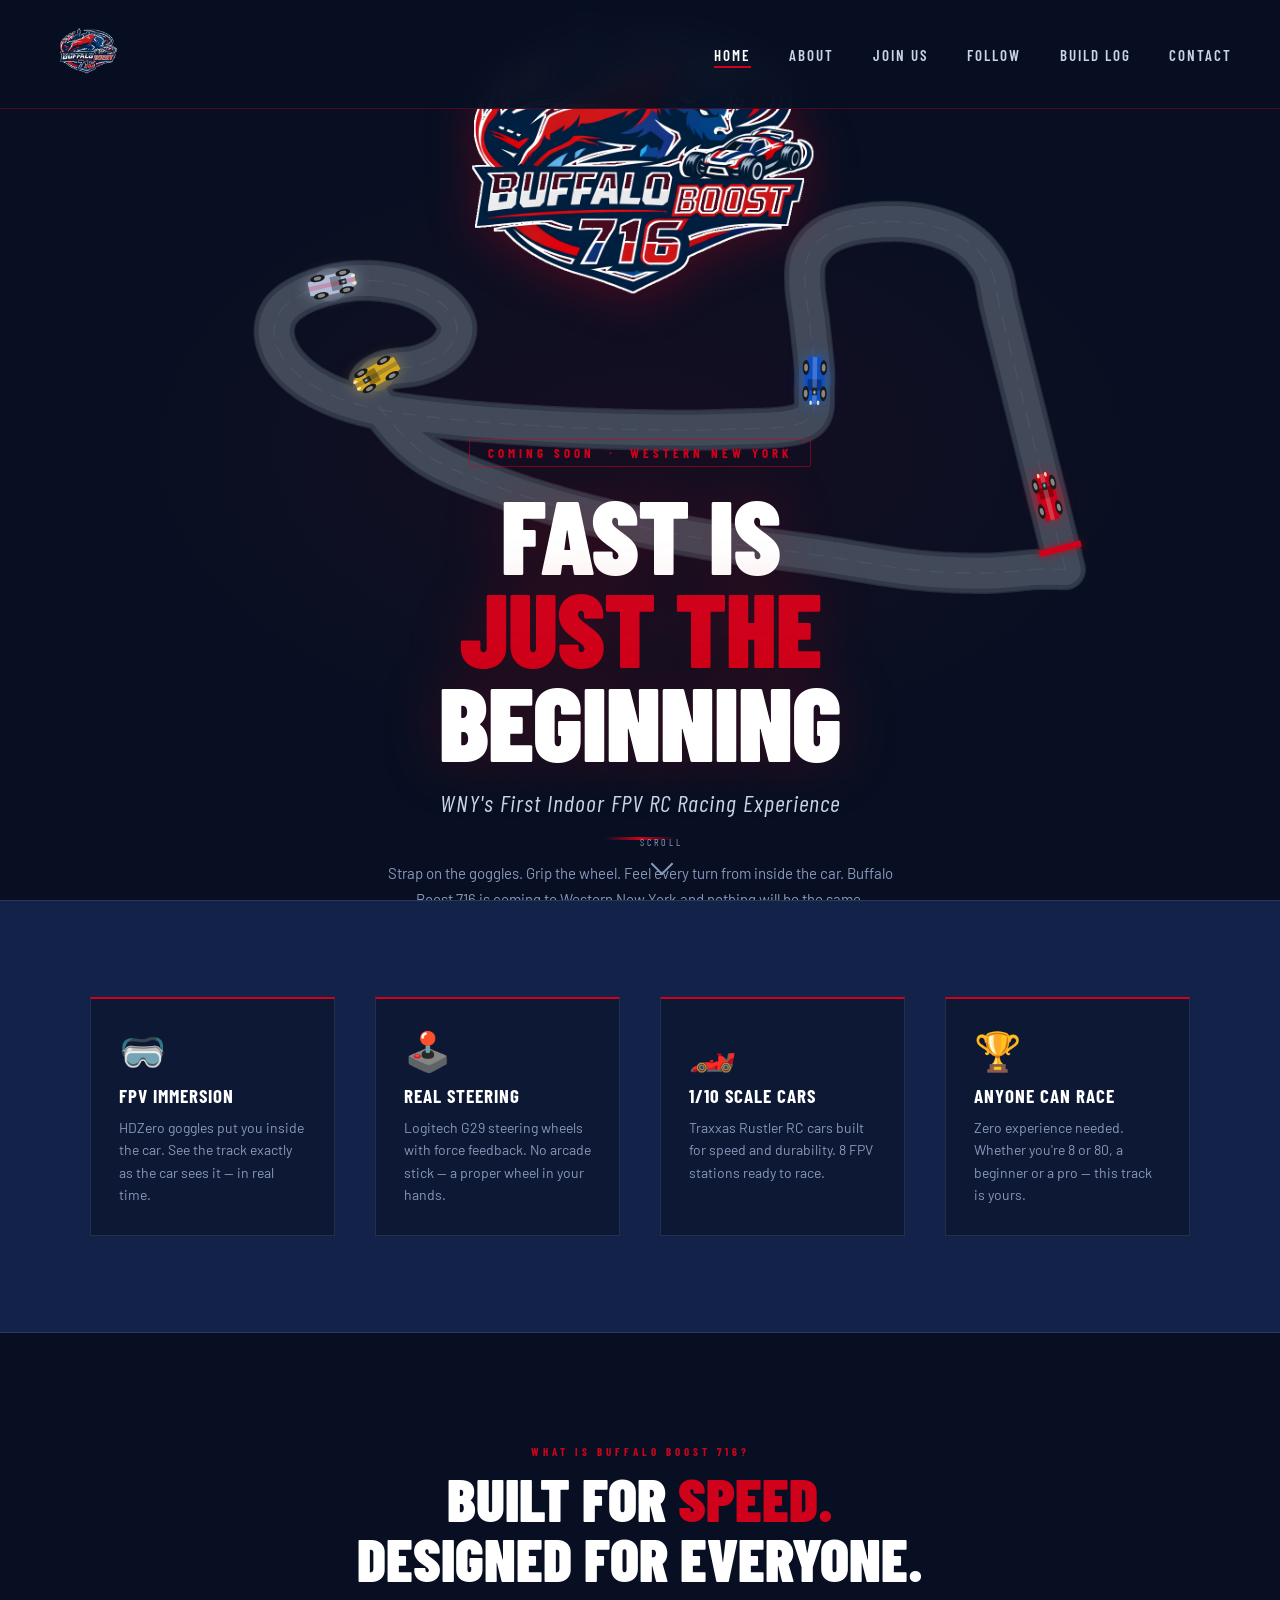
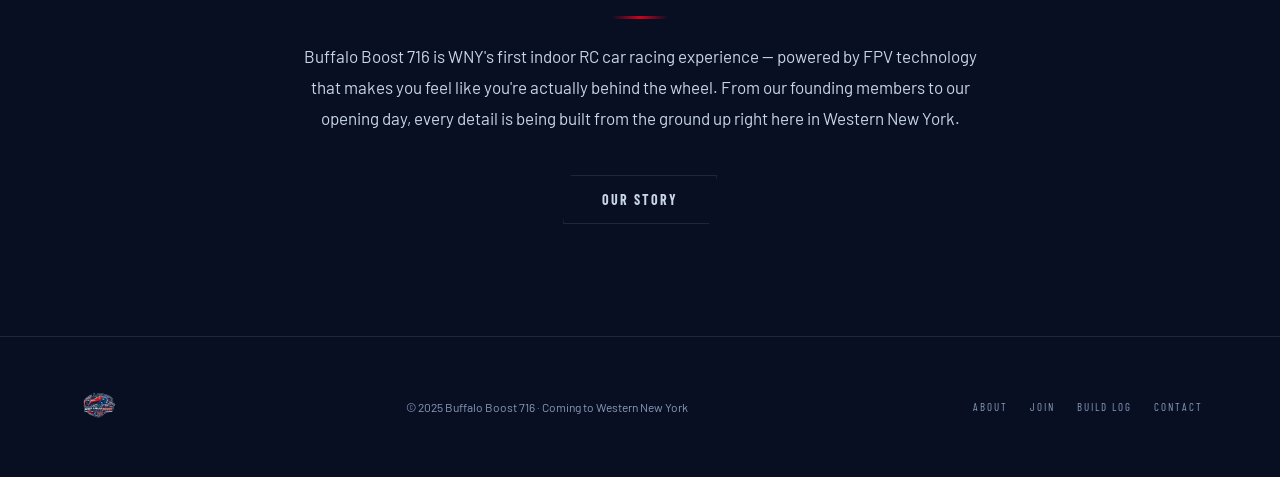
==== commit 8fe5b7cb: "Add files via upload" ====
--- a/index.html
+++ b/index.html
@@ -7,6 +7,17 @@
   <meta name="description" content="WNY's first indoor FPV RC car racing experience. Coming soon to Western New York.">
   <link rel="stylesheet" href="css/style.css">
   <link rel="icon" href="images/logo.png" type="image/png">
+  <style>
+    /* Override nav logo to be larger */
+    nav .logo img {
+      height: clamp(52px, 8vw, 80px) !important;
+      width: auto;
+    }
+    /* Override hero logo to be doubled */
+    .hero-logo {
+      width: clamp(260px, 52vw, 480px) !important;
+    }
+  </style>
 </head>
 <body>
 
@@ -32,7 +43,7 @@
   <section class="hero">
     <div class="hero-glow"></div>
 
-    <!-- Animated track + cars via canvas -->
+    <!-- Animated Indy-style isometric track + cars via canvas -->
     <canvas id="trackCanvas" class="track-canvas"></canvas>
 
     <!-- Content -->
@@ -108,7 +119,7 @@
 
   <script src="js/main.js"></script>
   <script>
-  // ─── TRACK + CAR CANVAS ANIMATION ───────────────────────────────────────
+  // ─── INDY-STYLE ISOMETRIC TRACK + CAR CANVAS ANIMATION ─────────────────
   (function() {
     const canvas = document.getElementById('trackCanvas');
     const ctx = canvas.getContext('2d');
@@ -120,58 +131,188 @@
     resize();
     window.addEventListener('resize', resize);
 
-    // Build an oval track path based on canvas size
-    function getTrackPath(w, h) {
-      const cx = w / 2, cy = h / 2;
-      const rx = Math.min(w * 0.42, 420);
-      const ry = Math.min(h * 0.32, 220);
-      const path = new Path2D();
-      path.ellipse(cx, cy, rx, ry, 0, 0, Math.PI * 2);
-      return { path, cx, cy, rx, ry };
-    }
-
-    // Get x,y position along ellipse at angle t (0–2PI)
-    function ellipsePoint(cx, cy, rx, ry, t) {
+    // ── TRACK GEOMETRY ─────────────────────────────────────────────────────
+    // Classic Indy-style road course: two long straights connected by
+    // a tight hairpin at one end and a wide sweeping chicane at the other.
+    // The whole shape is sheared vertically to give an isometric feel.
+    // All coordinates are in a normalized 0–1000 x 0–600 space,
+    // then transformed to fit and offset on screen.
+
+    function getTransform(w, h) {
+      // Scale to fit canvas with some padding, then apply isometric shear
+      const scale = Math.min(w / 1100, h / 720) * 0.88;
+      // Center of the 1000×600 design space
+      const originX = w / 2 - 500 * scale;
+      const originY = h / 2 - 300 * scale + h * 0.04;
+      return { scale, originX, originY };
+    }
+
+    // Convert design-space point to canvas coords with isometric shear
+    function iso(x, y, transform) {
+      const { scale, originX, originY } = transform;
+      // Isometric shear: shift x by +0.18*y, compress y by 0.72
+      const sx = x + y * 0.18;
+      const sy = y * 0.72;
       return {
-        x: cx + rx * Math.cos(t),
-        y: cy + ry * Math.sin(t),
-        // tangent angle for car rotation
-        angle: Math.atan2(-ry * Math.cos(t), rx * Math.sin(t)) // perpendicular removed — tangent:
+        x: originX + sx * scale,
+        y: originY + sy * scale
       };
     }
-    function ellipseTangent(rx, ry, t) {
-      // derivative of (rx*cos t, ry*sin t)
-      const dx = -rx * Math.sin(t);
-      const dy = ry * Math.cos(t);
-      return Math.atan2(dy, dx);
-    }
-
-    // Car definitions — colors matching brand
+
+    // The track centerline — a classic Indy-style road course
+    // Right side: long main straight
+    // Top: tight right-angle hairpin (Turn 1)
+    // Left side: long back straight
+    // Bottom: sweeping left-hand chicane / carousel complex (Turns 2-4)
+    // All points in design space [0..1000, 0..600]
+    function buildTrackCenterline() {
+      return [
+        // Main straight — bottom-right, going up
+        { x: 820, y: 530 },
+        { x: 820, y: 420 },
+        { x: 820, y: 300 },
+        { x: 820, y: 180 },
+        // Turn 1 — tight right-hand hairpin at top-right
+        { x: 820, y: 120 },
+        { x: 800, y: 80 },
+        { x: 760, y: 60 },
+        { x: 710, y: 60 },
+        { x: 670, y: 75 },
+        { x: 645, y: 105 },
+        { x: 635, y: 145 },
+        // Turn 2 exit / back straight begins
+        { x: 630, y: 200 },
+        { x: 620, y: 280 },
+        // Back straight — going down-left (Indy-style long flat)
+        { x: 600, y: 330 },
+        { x: 520, y: 340 },
+        { x: 430, y: 340 },
+        { x: 340, y: 335 },
+        { x: 250, y: 325 },
+        // Turn 3 — wide left-hander / chicane entry
+        { x: 180, y: 310 },
+        { x: 135, y: 285 },
+        { x: 110, y: 250 },
+        { x: 105, y: 210 },
+        { x: 120, y: 175 },
+        // Chicane esses — S-curve complex
+        { x: 155, y: 150 },
+        { x: 200, y: 138 },
+        { x: 245, y: 145 },
+        { x: 275, y: 168 },
+        { x: 285, y: 200 },
+        { x: 270, y: 232 },
+        { x: 240, y: 252 },
+        // Exit chicane, heading toward infield
+        { x: 200, y: 262 },
+        { x: 185, y: 290 },  // this creates a subtle dog-leg
+        // Sweeping right-hander back toward main straight
+        { x: 220, y: 370 },
+        { x: 290, y: 420 },
+        { x: 380, y: 460 },
+        { x: 480, y: 490 },
+        { x: 580, y: 510 },
+        // Final corner — sweeping right onto main straight
+        { x: 670, y: 530 },
+        { x: 740, y: 535 },
+        { x: 790, y: 530 },
+        // Back to start
+        { x: 820, y: 530 },
+      ];
+    }
+
+    // Catmull-Rom spline: smooth through all control points
+    function catmullRomSpline(points, tension, numSeg) {
+      tension = tension || 0.5;
+      numSeg = numSeg || 20;
+      const result = [];
+      const n = points.length;
+      for (let i = 0; i < n - 1; i++) {
+        const p0 = points[(i - 1 + n) % n];
+        const p1 = points[i];
+        const p2 = points[(i + 1) % n];
+        const p3 = points[(i + 2) % n];
+        for (let j = 0; j < numSeg; j++) {
+          const t = j / numSeg;
+          const t2 = t * t, t3 = t2 * t;
+          const x = 0.5 * (
+            (2 * p1.x) +
+            (-p0.x + p2.x) * t +
+            (2 * p0.x - 5 * p1.x + 4 * p2.x - p3.x) * t2 +
+            (-p0.x + 3 * p1.x - 3 * p2.x + p3.x) * t3
+          );
+          const y = 0.5 * (
+            (2 * p1.y) +
+            (-p0.y + p2.y) * t +
+            (2 * p0.y - 5 * p1.y + 4 * p2.y - p3.y) * t2 +
+            (-p0.y + 3 * p1.y - 3 * p2.y + p3.y) * t3
+          );
+          result.push({ x, y });
+        }
+      }
+      return result;
+    }
+
+    // Pre-compute spline points
+    const rawPts = buildTrackCenterline();
+    const splinePts = catmullRomSpline(rawPts, 0.5, 18);
+    const totalPts = splinePts.length;
+
+    // ── CAR DEFINITIONS ────────────────────────────────────────────────────
     const carDefs = [
-      { color: '#e8001e', shadowColor: 'rgba(232,0,30,0.6)', speed: 0.0110, offset: 0,         bodyColor: '#cc0018', stripe: '#ffffff' },
-      { color: '#1565e8', shadowColor: 'rgba(21,101,232,0.6)', speed: 0.0085, offset: Math.PI * 0.55, bodyColor: '#0d4fc4', stripe: '#ffffff' },
-      { color: '#d0d8f0', shadowColor: 'rgba(208,216,240,0.5)', speed: 0.0130, offset: Math.PI * 1.1,  bodyColor: '#b0bcd8', stripe: '#e8001e' },
-      { color: '#f0c040', shadowColor: 'rgba(240,192,64,0.5)',  speed: 0.0072, offset: Math.PI * 1.7,  bodyColor: '#d4a820', stripe: '#0d1b3e' },
+      { bodyColor: '#cc0018', stripe: '#ffffff', shadowColor: 'rgba(232,0,30,0.6)',  speed: 1.0,  tOffset: 0 },
+      { bodyColor: '#0d4fc4', stripe: '#ffffff', shadowColor: 'rgba(21,101,232,0.6)', speed: 0.82, tOffset: Math.floor(totalPts * 0.28) },
+      { bodyColor: '#b0bcd8', stripe: '#e8001e', shadowColor: 'rgba(208,216,240,0.5)', speed: 1.15, tOffset: Math.floor(totalPts * 0.56) },
+      { bodyColor: '#d4a820', stripe: '#0d1b3e', shadowColor: 'rgba(240,192,64,0.5)',  speed: 0.70, tOffset: Math.floor(totalPts * 0.74) },
     ];
 
-    const cars = carDefs.map(d => ({ ...d, t: d.offset }));
-
-    // Draw a Traxxas Rustler-style RC truck top-down
-    function drawCar(ctx, x, y, angle, car, scale) {
+    const cars = carDefs.map(d => ({
+      ...d,
+      // float index into spline (allows sub-step interpolation)
+      pos: d.tOffset,
+    }));
+
+    // ── DRAW HELPERS ───────────────────────────────────────────────────────
+
+    function getSplinePt(idx) {
+      const i = ((idx % totalPts) + totalPts) % totalPts;
+      return splinePts[i];
+    }
+
+    // Interpolate between two spline pts
+    function lerpSplinePt(pos) {
+      const i0 = Math.floor(pos) % totalPts;
+      const i1 = (i0 + 1) % totalPts;
+      const t = pos - Math.floor(pos);
+      const a = splinePts[i0];
+      const b = splinePts[i1];
+      return { x: a.x + (b.x - a.x) * t, y: a.y + (b.y - a.y) * t };
+    }
+
+    // Tangent angle of car at spline position
+    function splineTangent(pos, transform) {
+      const ahead = lerpSplinePt((pos + 1.5) % totalPts);
+      const behind = lerpSplinePt((pos - 1.5 + totalPts) % totalPts);
+      const a = iso(ahead.x, ahead.y, transform);
+      const b = iso(behind.x, behind.y, transform);
+      return Math.atan2(a.y - b.y, a.x - b.x);
+    }
+
+    // Draw Traxxas Rustler top-down RC car (isometric foreshortened)
+    function drawCar(cx, cy, angle, car, scale) {
       ctx.save();
-      ctx.translate(x, y);
+      ctx.translate(cx, cy);
       ctx.rotate(angle);
-      ctx.scale(scale, scale);
-
-      const W = 13, L = 22; // half-width, half-length
-
-      // Shadow / glow under car
+      // Isometric foreshortening: squish the y axis of the car
+      ctx.scale(scale, scale * 0.7);
+
+      const W = 13, L = 22;
+
       ctx.shadowColor = car.shadowColor;
-      ctx.shadowBlur = 18;
-
-      // Main body — slightly rounded rectangle, wider in middle (cab area)
-      ctx.beginPath();
-      // Body shape: wider at front/cab, tapers slightly at rear
+      ctx.shadowBlur = 16;
+
+      // Body
+      ctx.beginPath();
       ctx.moveTo(-L, -W * 0.7);
       ctx.lineTo(-L * 0.3, -W);
       ctx.lineTo(L * 0.5, -W);
@@ -183,163 +324,127 @@
       ctx.closePath();
       ctx.fillStyle = car.bodyColor;
       ctx.fill();
-
       ctx.shadowBlur = 0;
 
-      // Cab / cockpit area (darker roof)
-      ctx.beginPath();
-      ctx.moveTo(-L * 0.05, -W * 0.72);
-      ctx.lineTo(L * 0.42, -W * 0.72);
-      ctx.lineTo(L * 0.42, W * 0.72);
-      ctx.lineTo(-L * 0.05, W * 0.72);
-      ctx.closePath();
-      ctx.fillStyle = 'rgba(0,0,0,0.35)';
+      // Cab
+      ctx.beginPath();
+      ctx.rect(-L * 0.05, -W * 0.72, L * 0.47, W * 1.44);
+      ctx.fillStyle = 'rgba(0,0,0,0.32)';
       ctx.fill();
 
       // Center stripe
-      ctx.beginPath();
-      ctx.rect(-L, -3, L * 2, 6);
+      ctx.globalAlpha = 0.22;
       ctx.fillStyle = car.stripe;
-      ctx.globalAlpha = 0.25;
-      ctx.fill();
+      ctx.fillRect(-L, -3, L * 2, 6);
       ctx.globalAlpha = 1;
 
-      // Front bumper
-      ctx.beginPath();
-      ctx.rect(L * 0.82, -W * 0.55, L * 0.22, W * 1.1);
-      ctx.fillStyle = 'rgba(255,255,255,0.15)';
-      ctx.fill();
-
-      // Rear bumper
-      ctx.beginPath();
-      ctx.rect(-L, -W * 0.55, L * 0.15, W * 1.1);
-      ctx.fillStyle = 'rgba(0,0,0,0.3)';
-      ctx.fill();
-
-      // Wheels — 4 corners
-      const wheelPositions = [
-        { x: L * 0.55,  y: -W * 0.92 },
-        { x: L * 0.55,  y:  W * 0.92 },
-        { x: -L * 0.55, y: -W * 0.92 },
-        { x: -L * 0.55, y:  W * 0.92 },
-      ];
-      wheelPositions.forEach(wp => {
-        // Tire
-        ctx.beginPath();
-        ctx.ellipse(wp.x, wp.y, 7, 5, 0, 0, Math.PI * 2);
-        ctx.fillStyle = '#1a1a1a';
-        ctx.fill();
-        // Rim
-        ctx.beginPath();
-        ctx.ellipse(wp.x, wp.y, 4, 3, 0, 0, Math.PI * 2);
-        ctx.fillStyle = '#888';
-        ctx.fill();
-        // Rim highlight
-        ctx.beginPath();
-        ctx.ellipse(wp.x - 1, wp.y - 1, 1.5, 1.2, 0, 0, Math.PI * 2);
-        ctx.fillStyle = '#ccc';
-        ctx.fill();
+      // Wheels
+      [{ x: L * 0.55, y: -W * 0.9 }, { x: L * 0.55, y: W * 0.9 },
+       { x: -L * 0.55, y: -W * 0.9 }, { x: -L * 0.55, y: W * 0.9 }].forEach(wp => {
+        ctx.beginPath(); ctx.ellipse(wp.x, wp.y, 7, 4.5, 0, 0, Math.PI * 2);
+        ctx.fillStyle = '#1a1a1a'; ctx.fill();
+        ctx.beginPath(); ctx.ellipse(wp.x, wp.y, 3.5, 2.5, 0, 0, Math.PI * 2);
+        ctx.fillStyle = '#888'; ctx.fill();
       });
 
-      // Headlights (front)
-      ctx.beginPath();
-      ctx.ellipse(L * 0.95, -W * 0.4, 2.5, 2, 0, 0, Math.PI * 2);
-      ctx.fillStyle = 'rgba(255,240,180,0.9)';
-      ctx.fill();
-      ctx.beginPath();
-      ctx.ellipse(L * 0.95, W * 0.4, 2.5, 2, 0, 0, Math.PI * 2);
-      ctx.fillStyle = 'rgba(255,240,180,0.9)';
-      ctx.fill();
-
-      // FPV camera bump on top-front
-      ctx.beginPath();
-      ctx.rect(L * 0.3, -4, 8, 8);
+      // Headlights
+      ctx.fillStyle = 'rgba(255,240,180,0.88)';
+      ctx.beginPath(); ctx.ellipse(L * 0.94, -W * 0.38, 2.2, 1.8, 0, 0, Math.PI * 2); ctx.fill();
+      ctx.beginPath(); ctx.ellipse(L * 0.94, W * 0.38, 2.2, 1.8, 0, 0, Math.PI * 2); ctx.fill();
+
+      // FPV camera
       ctx.fillStyle = '#222';
-      ctx.fill();
-      ctx.beginPath();
-      ctx.arc(L * 0.34 + 4, 0, 3, 0, Math.PI * 2);
-      ctx.fillStyle = '#444';
-      ctx.fill();
-      ctx.beginPath();
-      ctx.arc(L * 0.34 + 4, 0, 1.5, 0, Math.PI * 2);
-      ctx.fillStyle = '#88ccff';
-      ctx.fill();
-
-      // Body number plate area
-      ctx.beginPath();
-      ctx.rect(-L * 0.45, -W * 0.5, L * 0.5, W);
-      ctx.fillStyle = 'rgba(255,255,255,0.07)';
-      ctx.fill();
+      ctx.fillRect(L * 0.3, -3.5, 7, 7);
+      ctx.beginPath(); ctx.arc(L * 0.34 + 3.5, 0, 2.5, 0, Math.PI * 2);
+      ctx.fillStyle = '#444'; ctx.fill();
+      ctx.beginPath(); ctx.arc(L * 0.34 + 3.5, 0, 1.2, 0, Math.PI * 2);
+      ctx.fillStyle = '#88ccff'; ctx.fill();
 
       ctx.restore();
     }
 
-    // Draw the track
-    function drawTrack(w, h) {
-      const { cx, cy, rx, ry } = getTrackPath(w, h);
-      const trackW = 48;
-
-      // Outer glow
+    // ── DRAW TRACK ─────────────────────────────────────────────────────────
+    function drawTrack(transform) {
+      const trackW = 38 * transform.scale;
+
+      // Convert all spline pts to canvas coords
+      const pts = splinePts.map(p => iso(p.x, p.y, transform));
+
+      // ── Outer glow
       ctx.save();
-      ctx.shadowColor = 'rgba(208,2,27,0.08)';
-      ctx.shadowBlur = 40;
-      ctx.beginPath();
-      ctx.ellipse(cx, cy, rx + trackW * 0.5, ry + trackW * 0.5, 0, 0, Math.PI * 2);
+      ctx.shadowColor = 'rgba(208,2,27,0.06)';
+      ctx.shadowBlur = 50;
+      ctx.beginPath();
+      pts.forEach((p, i) => i === 0 ? ctx.moveTo(p.x, p.y) : ctx.lineTo(p.x, p.y));
+      ctx.closePath();
       ctx.strokeStyle = 'transparent';
-      ctx.lineWidth = trackW + 20;
+      ctx.lineWidth = trackW + 24;
       ctx.stroke();
       ctx.restore();
 
-      // Track surface (asphalt)
-      ctx.beginPath();
-      ctx.ellipse(cx, cy, rx, ry, 0, 0, Math.PI * 2);
-      ctx.strokeStyle = 'rgba(30,38,52,0.85)';
+      // ── Asphalt surface
+      ctx.beginPath();
+      pts.forEach((p, i) => i === 0 ? ctx.moveTo(p.x, p.y) : ctx.lineTo(p.x, p.y));
+      ctx.closePath();
+      ctx.strokeStyle = 'rgba(28,36,50,0.88)';
       ctx.lineWidth = trackW;
+      ctx.lineJoin = 'round';
+      ctx.lineCap = 'round';
       ctx.stroke();
 
-      // Track edge lines
-      ctx.beginPath();
-      ctx.ellipse(cx, cy, rx + trackW * 0.48, ry + trackW * 0.48, 0, 0, Math.PI * 2);
-      ctx.strokeStyle = 'rgba(200,212,232,0.12)';
-      ctx.lineWidth = 1.5;
+      // ── Outer edge white line
+      ctx.beginPath();
+      pts.forEach((p, i) => i === 0 ? ctx.moveTo(p.x, p.y) : ctx.lineTo(p.x, p.y));
+      ctx.closePath();
+      ctx.strokeStyle = 'rgba(200,212,232,0.14)';
+      ctx.lineWidth = trackW + 2.5;
       ctx.stroke();
 
-      ctx.beginPath();
-      ctx.ellipse(cx, cy, rx - trackW * 0.48, ry - trackW * 0.48, 0, 0, Math.PI * 2);
-      ctx.strokeStyle = 'rgba(200,212,232,0.12)';
-      ctx.lineWidth = 1.5;
+      // ── Inner edge line
+      ctx.beginPath();
+      pts.forEach((p, i) => i === 0 ? ctx.moveTo(p.x, p.y) : ctx.lineTo(p.x, p.y));
+      ctx.closePath();
+      ctx.strokeStyle = 'rgba(200,212,232,0.10)';
+      ctx.lineWidth = trackW - 8;
       ctx.stroke();
 
-      // Center dashed line
+      // ── Center dashed line
       ctx.save();
-      ctx.setLineDash([18, 14]);
-      ctx.beginPath();
-      ctx.ellipse(cx, cy, rx, ry, 0, 0, Math.PI * 2);
-      ctx.strokeStyle = 'rgba(200,212,232,0.06)';
-      ctx.lineWidth = 1;
+      ctx.setLineDash([14 * transform.scale, 10 * transform.scale]);
+      ctx.beginPath();
+      pts.forEach((p, i) => i === 0 ? ctx.moveTo(p.x, p.y) : ctx.lineTo(p.x, p.y));
+      ctx.closePath();
+      ctx.strokeStyle = 'rgba(200,212,232,0.07)';
+      ctx.lineWidth = 1.2;
       ctx.stroke();
       ctx.restore();
 
-      // Start/finish line
-      const sfX = cx + rx;
-      const sfY = cy;
+      // ── Start/finish line — SOLID RED (replaces checkered)
+      // Position: on the main straight, just below Turn 1 exit
+      // Approx spline index ~6 (near top of main straight)
+      const sfIdx = 6;
+      const sfPt = splinePts[sfIdx];
+      const sfPtNext = splinePts[(sfIdx + 1) % totalPts];
+      const sfA = iso(sfPt.x, sfPt.y, transform);
+      const sfB = iso(sfPtNext.x, sfPtNext.y, transform);
+      const sfAngle = Math.atan2(sfB.y - sfA.y, sfB.x - sfA.x);
+      const lineHalfLen = (trackW / 2) + 2;
+
       ctx.save();
-      ctx.translate(sfX, sfY);
-      ctx.rotate(Math.PI / 2);
-      // Checkered pattern
-      const sqSize = 5;
-      const rows = 4, cols = Math.floor(trackW / sqSize);
-      for (let r = 0; r < rows; r++) {
-        for (let c = 0; c < cols; c++) {
-          const isWhite = (r + c) % 2 === 0;
-          ctx.fillStyle = isWhite ? 'rgba(255,255,255,0.3)' : 'rgba(0,0,0,0.3)';
-          ctx.fillRect((c - cols/2) * sqSize, r * sqSize - rows * sqSize / 2, sqSize, sqSize);
-        }
-      }
+      ctx.translate(sfA.x, sfA.y);
+      ctx.rotate(sfAngle + Math.PI / 2);
+      // Solid red line
+      ctx.fillStyle = '#d0021b';
+      ctx.shadowColor = 'rgba(208,2,27,0.7)';
+      ctx.shadowBlur = 8;
+      ctx.fillRect(-lineHalfLen, -3 * transform.scale, lineHalfLen * 2, 6 * transform.scale);
       ctx.restore();
     }
 
+    // ── ANIMATE ────────────────────────────────────────────────────────────
     let lastTime = 0;
+    const BASE_SPEED = 0.22; // spline steps per frame at 60fps
+
     function animate(ts) {
       const dt = Math.min((ts - lastTime) / 16.67, 3);
       lastTime = ts;
@@ -347,39 +452,32 @@
       const w = canvas.width, h = canvas.height;
       ctx.clearRect(0, 0, w, h);
 
-      const { cx, cy, rx, ry } = getTrackPath(w, h);
-
-      drawTrack(w, h);
-
-      // Scale cars based on track size
-      const carScale = Math.max(0.7, Math.min(1.3, rx / 320));
-
-      // Draw tire marks / trails first
+      const transform = getTransform(w, h);
+
+      drawTrack(transform);
+
+      // Car scale relative to track size
+      const carScale = Math.max(0.65, Math.min(1.25, transform.scale * 1.05));
+
+      // Draw car glows first
       cars.forEach(car => {
-        const pos = ellipsePoint(cx, cy, rx, ry, car.t);
-        ctx.beginPath();
-        ctx.arc(pos.x, pos.y, 3 * carScale, 0, Math.PI * 2);
-        ctx.fillStyle = car.shadowColor;
-        ctx.fill();
-      });
-
-      // Update and draw cars
-      cars.forEach(car => {
-        car.t += car.speed * dt;
-        if (car.t > Math.PI * 2) car.t -= Math.PI * 2;
-
-        const pos = ellipsePoint(cx, cy, rx, ry, car.t);
-        const angle = ellipseTangent(rx, ry, car.t);
-
-        // Glow ring
+        const raw = lerpSplinePt(car.pos);
+        const cp = iso(raw.x, raw.y, transform);
         ctx.save();
         ctx.beginPath();
-        ctx.arc(pos.x, pos.y, 18 * carScale, 0, Math.PI * 2);
-        ctx.fillStyle = car.shadowColor.replace('0.6', '0.15').replace('0.5', '0.12');
+        ctx.arc(cp.x, cp.y, 16 * carScale, 0, Math.PI * 2);
+        ctx.fillStyle = car.shadowColor.replace(/[\d.]+\)$/, '0.13)');
         ctx.fill();
         ctx.restore();
-
-        drawCar(ctx, pos.x, pos.y, angle, car, carScale);
+      });
+
+      // Draw cars
+      cars.forEach(car => {
+        car.pos = (car.pos + BASE_SPEED * car.speed * dt) % totalPts;
+        const raw = lerpSplinePt(car.pos);
+        const cp = iso(raw.x, raw.y, transform);
+        const angle = splineTangent(car.pos, transform);
+        drawCar(cp.x, cp.y, angle, car, carScale);
       });
 
       requestAnimationFrame(animate);
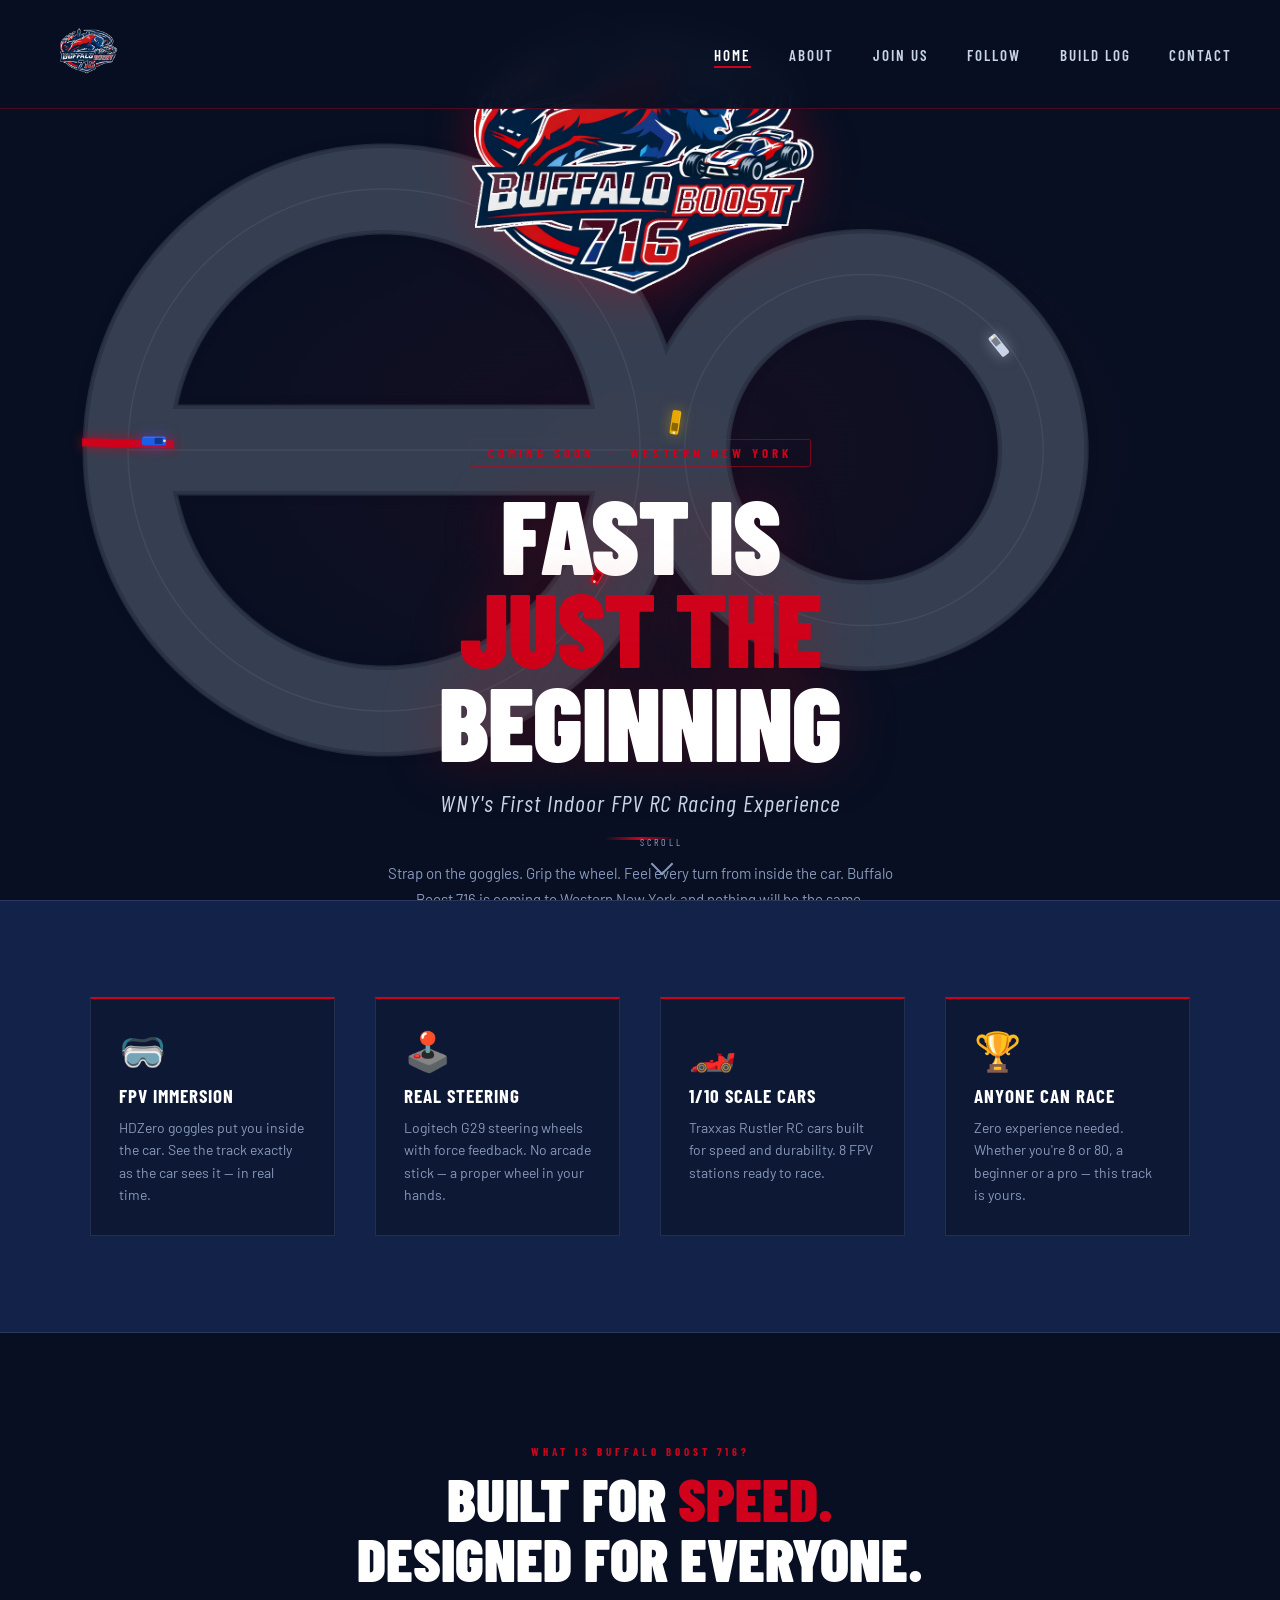
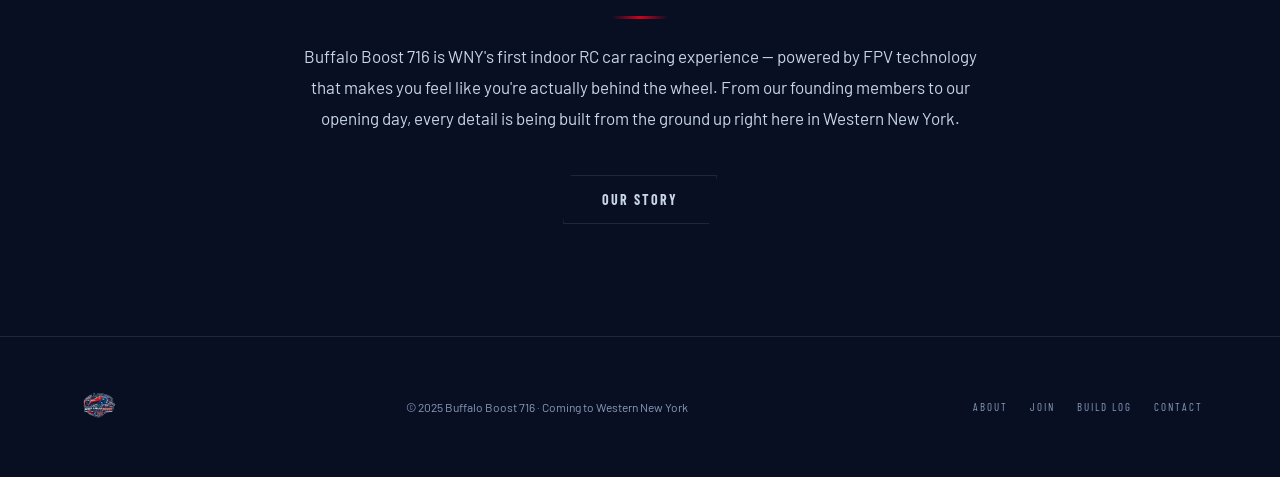
==== commit 4d07c77a: "Add files via upload" ====
--- a/index.html
+++ b/index.html
@@ -8,20 +8,12 @@
   <link rel="stylesheet" href="css/style.css">
   <link rel="icon" href="images/logo.png" type="image/png">
   <style>
-    /* Override nav logo to be larger */
-    nav .logo img {
-      height: clamp(52px, 8vw, 80px) !important;
-      width: auto;
-    }
-    /* Override hero logo to be doubled */
-    .hero-logo {
-      width: clamp(260px, 52vw, 480px) !important;
-    }
+    nav .logo img { height: clamp(52px, 8vw, 80px) !important; width: auto; }
+    .hero-logo { width: clamp(260px, 52vw, 480px) !important; }
   </style>
 </head>
 <body>
 
-  <!-- NAV -->
   <nav>
     <a href="index.html" class="logo">
       <img src="images/logo.png" alt="Buffalo Boost 716">
@@ -39,14 +31,10 @@
     </ul>
   </nav>
 
-  <!-- HERO -->
   <section class="hero">
     <div class="hero-glow"></div>
-
-    <!-- Animated Indy-style isometric track + cars via canvas -->
     <canvas id="trackCanvas" class="track-canvas"></canvas>
 
-    <!-- Content -->
     <div class="hero-content">
       <img src="images/logo.png" alt="Buffalo Boost 716" class="hero-logo">
       <div class="hero-badge">Coming Soon &nbsp;·&nbsp; Western New York</div>
@@ -66,7 +54,6 @@
     </div>
   </section>
 
-  <!-- CONCEPT STRIP -->
   <div class="concept-strip">
     <div class="concept-grid">
       <div class="concept-card fade-in">
@@ -92,7 +79,6 @@
     </div>
   </div>
 
-  <!-- MINI ABOUT TEASER -->
   <section>
     <div style="max-width: 860px; margin: 0 auto; text-align: center;">
       <p class="section-label fade-in">What is Buffalo Boost 716?</p>
@@ -105,7 +91,6 @@
     </div>
   </section>
 
-  <!-- FOOTER -->
   <footer>
     <img src="images/logo.png" alt="Buffalo Boost 716">
     <p>© 2025 Buffalo Boost 716 · Coming to Western New York</p>
@@ -119,365 +104,258 @@
 
   <script src="js/main.js"></script>
   <script>
-  // ─── INDY-STYLE ISOMETRIC TRACK + CAR CANVAS ANIMATION ─────────────────
-  (function() {
+  (function () {
     const canvas = document.getElementById('trackCanvas');
     const ctx = canvas.getContext('2d');
 
     function resize() {
-      canvas.width = window.innerWidth;
+      canvas.width  = window.innerWidth;
       canvas.height = window.innerHeight;
     }
     resize();
     window.addEventListener('resize', resize);
 
-    // ── TRACK GEOMETRY ─────────────────────────────────────────────────────
-    // Classic Indy-style road course: two long straights connected by
-    // a tight hairpin at one end and a wide sweeping chicane at the other.
-    // The whole shape is sheared vertically to give an isometric feel.
-    // All coordinates are in a normalized 0–1000 x 0–600 space,
-    // then transformed to fit and offset on screen.
-
-    function getTransform(w, h) {
-      // Scale to fit canvas with some padding, then apply isometric shear
-      const scale = Math.min(w / 1100, h / 720) * 0.88;
-      // Center of the 1000×600 design space
-      const originX = w / 2 - 500 * scale;
-      const originY = h / 2 - 300 * scale + h * 0.04;
-      return { scale, originX, originY };
-    }
-
-    // Convert design-space point to canvas coords with isometric shear
-    function iso(x, y, transform) {
-      const { scale, originX, originY } = transform;
-      // Isometric shear: shift x by +0.18*y, compress y by 0.72
-      const sx = x + y * 0.18;
-      const sy = y * 0.72;
+    // ─── FIGURE-8 PATH ────────────────────────────────────────────────────
+    // Two elliptical loops sharing a crossover at canvas center.
+    // Large loop: LEFT side.  Small loop: RIGHT side.
+    // We walk each loop as a smooth parametric ellipse, meeting at crossover.
+
+    function buildFigure8(w, h) {
+      const cx = w * 0.50;
+      const cy = h * 0.50;
+
+      // Large loop (left)
+      const lx  = cx - w * 0.200;
+      const lry_x = w * 0.200;
+      const lry_y = h * 0.290;
+
+      // Small loop (right) — noticeably smaller
+      const rx  = cx + w * 0.175;
+      const sry_x = w * 0.140;
+      const sry_y = h * 0.195;
+
+      const SEGS = 320;
+      const pts = [];
+
+      // Large loop — start at rightmost point (crossover side), go CCW (top first)
+      for (let i = 0; i <= SEGS; i++) {
+        const a = -Math.PI + (Math.PI * 2 * i / SEGS);
+        pts.push({
+          x: lx + lry_x * Math.cos(a),
+          y: cy + lry_y * Math.sin(a)
+        });
+      }
+
+      // Small loop — start at leftmost point (crossover side), go CW (top first)
+      for (let i = 0; i <= SEGS; i++) {
+        const a = Math.PI - (Math.PI * 2 * i / SEGS);
+        pts.push({
+          x: rx + sry_x * Math.cos(a),
+          y: cy + sry_y * Math.sin(a)
+        });
+      }
+
+      // Precompute arc lengths for uniform-speed sampling
+      pts._len = [0];
+      for (let i = 1; i < pts.length; i++) {
+        const dx = pts[i].x - pts[i-1].x;
+        const dy = pts[i].y - pts[i-1].y;
+        pts._len.push(pts._len[i-1] + Math.sqrt(dx*dx + dy*dy));
+      }
+      pts._total = pts._len[pts._len.length - 1];
+
+      return pts;
+    }
+
+    let _path = null;
+    let _pathKey = '';
+
+    function getPath(w, h) {
+      const key = w + 'x' + h;
+      if (key !== _pathKey) {
+        _path = buildFigure8(w, h);
+        _pathKey = key;
+      }
+      return _path;
+    }
+
+    // Sample at arc-length fraction [0,1]
+    function samplePath(path, frac) {
+      const target = ((frac % 1) + 1) % 1 * path._total;
+      let lo = 0, hi = path.length - 1;
+      while (lo < hi - 1) {
+        const mid = (lo + hi) >> 1;
+        if (path._len[mid] < target) lo = mid; else hi = mid;
+      }
+      const t = (target - path._len[lo]) / ((path._len[hi] - path._len[lo]) || 1);
       return {
-        x: originX + sx * scale,
-        y: originY + sy * scale
+        x: path[lo].x + (path[hi].x - path[lo].x) * t,
+        y: path[lo].y + (path[hi].y - path[lo].y) * t
       };
     }
 
-    // The track centerline — a classic Indy-style road course
-    // Right side: long main straight
-    // Top: tight right-angle hairpin (Turn 1)
-    // Left side: long back straight
-    // Bottom: sweeping left-hand chicane / carousel complex (Turns 2-4)
-    // All points in design space [0..1000, 0..600]
-    function buildTrackCenterline() {
-      return [
-        // Main straight — bottom-right, going up
-        { x: 820, y: 530 },
-        { x: 820, y: 420 },
-        { x: 820, y: 300 },
-        { x: 820, y: 180 },
-        // Turn 1 — tight right-hand hairpin at top-right
-        { x: 820, y: 120 },
-        { x: 800, y: 80 },
-        { x: 760, y: 60 },
-        { x: 710, y: 60 },
-        { x: 670, y: 75 },
-        { x: 645, y: 105 },
-        { x: 635, y: 145 },
-        // Turn 2 exit / back straight begins
-        { x: 630, y: 200 },
-        { x: 620, y: 280 },
-        // Back straight — going down-left (Indy-style long flat)
-        { x: 600, y: 330 },
-        { x: 520, y: 340 },
-        { x: 430, y: 340 },
-        { x: 340, y: 335 },
-        { x: 250, y: 325 },
-        // Turn 3 — wide left-hander / chicane entry
-        { x: 180, y: 310 },
-        { x: 135, y: 285 },
-        { x: 110, y: 250 },
-        { x: 105, y: 210 },
-        { x: 120, y: 175 },
-        // Chicane esses — S-curve complex
-        { x: 155, y: 150 },
-        { x: 200, y: 138 },
-        { x: 245, y: 145 },
-        { x: 275, y: 168 },
-        { x: 285, y: 200 },
-        { x: 270, y: 232 },
-        { x: 240, y: 252 },
-        // Exit chicane, heading toward infield
-        { x: 200, y: 262 },
-        { x: 185, y: 290 },  // this creates a subtle dog-leg
-        // Sweeping right-hander back toward main straight
-        { x: 220, y: 370 },
-        { x: 290, y: 420 },
-        { x: 380, y: 460 },
-        { x: 480, y: 490 },
-        { x: 580, y: 510 },
-        // Final corner — sweeping right onto main straight
-        { x: 670, y: 530 },
-        { x: 740, y: 535 },
-        { x: 790, y: 530 },
-        // Back to start
-        { x: 820, y: 530 },
-      ];
-    }
-
-    // Catmull-Rom spline: smooth through all control points
-    function catmullRomSpline(points, tension, numSeg) {
-      tension = tension || 0.5;
-      numSeg = numSeg || 20;
-      const result = [];
-      const n = points.length;
-      for (let i = 0; i < n - 1; i++) {
-        const p0 = points[(i - 1 + n) % n];
-        const p1 = points[i];
-        const p2 = points[(i + 1) % n];
-        const p3 = points[(i + 2) % n];
-        for (let j = 0; j < numSeg; j++) {
-          const t = j / numSeg;
-          const t2 = t * t, t3 = t2 * t;
-          const x = 0.5 * (
-            (2 * p1.x) +
-            (-p0.x + p2.x) * t +
-            (2 * p0.x - 5 * p1.x + 4 * p2.x - p3.x) * t2 +
-            (-p0.x + 3 * p1.x - 3 * p2.x + p3.x) * t3
-          );
-          const y = 0.5 * (
-            (2 * p1.y) +
-            (-p0.y + p2.y) * t +
-            (2 * p0.y - 5 * p1.y + 4 * p2.y - p3.y) * t2 +
-            (-p0.y + 3 * p1.y - 3 * p2.y + p3.y) * t3
-          );
-          result.push({ x, y });
-        }
-      }
-      return result;
-    }
-
-    // Pre-compute spline points
-    const rawPts = buildTrackCenterline();
-    const splinePts = catmullRomSpline(rawPts, 0.5, 18);
-    const totalPts = splinePts.length;
-
-    // ── CAR DEFINITIONS ────────────────────────────────────────────────────
+    // Tangent angle at fraction
+    function tangentAt(path, frac) {
+      const d = 0.0015;
+      const a = samplePath(path, ((frac - d) + 1) % 1);
+      const b = samplePath(path, (frac + d) % 1);
+      return Math.atan2(b.y - a.y, b.x - a.x);
+    }
+
+    // ─── CARS ─────────────────────────────────────────────────────────────
     const carDefs = [
-      { bodyColor: '#cc0018', stripe: '#ffffff', shadowColor: 'rgba(232,0,30,0.6)',  speed: 1.0,  tOffset: 0 },
-      { bodyColor: '#0d4fc4', stripe: '#ffffff', shadowColor: 'rgba(21,101,232,0.6)', speed: 0.82, tOffset: Math.floor(totalPts * 0.28) },
-      { bodyColor: '#b0bcd8', stripe: '#e8001e', shadowColor: 'rgba(208,216,240,0.5)', speed: 1.15, tOffset: Math.floor(totalPts * 0.56) },
-      { bodyColor: '#d4a820', stripe: '#0d1b3e', shadowColor: 'rgba(240,192,64,0.5)',  speed: 0.70, tOffset: Math.floor(totalPts * 0.74) },
+      { color: '#e8001e', glow: 'rgba(232,0,30,0.6)',    speed: 0.000200, frac: 0.00,  wPh: 0.0,  wFq: 0.90, wAmp: 0.36 },
+      { color: '#1a5fea', glow: 'rgba(26,95,234,0.6)',   speed: 0.000168, frac: 0.26,  wPh: 2.1,  wFq: 1.05, wAmp: 0.42 },
+      { color: '#c8d4e8', glow: 'rgba(200,212,232,0.5)', speed: 0.000228, frac: 0.54,  wPh: 4.0,  wFq: 0.78, wAmp: 0.38 },
+      { color: '#e8a800', glow: 'rgba(232,168,0,0.55)',  speed: 0.000148, frac: 0.78,  wPh: 5.5,  wFq: 1.15, wAmp: 0.44 },
     ];
-
-    const cars = carDefs.map(d => ({
-      ...d,
-      // float index into spline (allows sub-step interpolation)
-      pos: d.tOffset,
-    }));
-
-    // ── DRAW HELPERS ───────────────────────────────────────────────────────
-
-    function getSplinePt(idx) {
-      const i = ((idx % totalPts) + totalPts) % totalPts;
-      return splinePts[i];
-    }
-
-    // Interpolate between two spline pts
-    function lerpSplinePt(pos) {
-      const i0 = Math.floor(pos) % totalPts;
-      const i1 = (i0 + 1) % totalPts;
-      const t = pos - Math.floor(pos);
-      const a = splinePts[i0];
-      const b = splinePts[i1];
-      return { x: a.x + (b.x - a.x) * t, y: a.y + (b.y - a.y) * t };
-    }
-
-    // Tangent angle of car at spline position
-    function splineTangent(pos, transform) {
-      const ahead = lerpSplinePt((pos + 1.5) % totalPts);
-      const behind = lerpSplinePt((pos - 1.5 + totalPts) % totalPts);
-      const a = iso(ahead.x, ahead.y, transform);
-      const b = iso(behind.x, behind.y, transform);
-      return Math.atan2(a.y - b.y, a.x - b.x);
-    }
-
-    // Draw Traxxas Rustler top-down RC car (isometric foreshortened)
-    function drawCar(cx, cy, angle, car, scale) {
+    const cars = carDefs.map(d => ({ ...d }));
+
+    // ─── DRAW TRACK ───────────────────────────────────────────────────────
+    function drawTrack(path, w, h) {
+      // Track width — wide and bold
+      const TW = Math.min(w * 0.090, h * 0.110, 88);
+
+      function strokeLoop(lw, style, dash) {
+        ctx.beginPath();
+        ctx.moveTo(path[0].x, path[0].y);
+        for (let i = 1; i < path.length; i++) ctx.lineTo(path[i].x, path[i].y);
+        ctx.closePath();
+        ctx.lineWidth   = lw;
+        ctx.strokeStyle = style;
+        ctx.lineJoin    = 'round';
+        ctx.lineCap     = 'round';
+        ctx.setLineDash(dash || []);
+        ctx.stroke();
+      }
+
+      // Soft outer glow
       ctx.save();
-      ctx.translate(cx, cy);
+      ctx.shadowColor = 'rgba(208,2,27,0.06)';
+      ctx.shadowBlur  = 48;
+      strokeLoop(TW + 22, 'rgba(0,0,0,0.01)');
+      ctx.restore();
+
+      // Asphalt
+      strokeLoop(TW, 'rgba(20,28,44,0.94)');
+
+      // Outer kerb line
+      strokeLoop(TW + 3, 'rgba(200,212,232,0.14)');
+
+      // Inner kerb line
+      strokeLoop(TW - 6, 'rgba(200,212,232,0.07)');
+
+      // Center dashed
+      const dl = Math.min(w, h) * 0.020;
+      ctx.save();
+      ctx.setLineDash([dl, dl * 0.7]);
+      strokeLoop(1.4, 'rgba(200,212,232,0.08)');
+      ctx.restore();
+
+      // ── Solid red start/finish line at crossover
+      const sfFrac = 0.002;
+      const sfPos  = samplePath(path, sfFrac);
+      const sfAng  = tangentAt(path, sfFrac);
+      ctx.save();
+      ctx.translate(sfPos.x, sfPos.y);
+      ctx.rotate(sfAng + Math.PI / 2);
+      ctx.shadowColor = 'rgba(208,2,27,0.8)';
+      ctx.shadowBlur  = 12;
+      ctx.fillStyle   = '#d0021b';
+      ctx.fillRect(-(TW / 2 + 2), -4, TW + 4, 8);
+      ctx.restore();
+
+      return TW;
+    }
+
+    // ─── DRAW CAR — slim modern rectangle ────────────────────────────────
+    function drawCar(x, y, angle, car, scale) {
+      ctx.save();
+      ctx.translate(x, y);
       ctx.rotate(angle);
-      // Isometric foreshortening: squish the y axis of the car
-      ctx.scale(scale, scale * 0.7);
-
-      const W = 13, L = 22;
-
-      ctx.shadowColor = car.shadowColor;
-      ctx.shadowBlur = 16;
+
+      const L = 11 * scale;  // half-length
+      const W =  4 * scale;  // half-width
+      const r =  1.8 * scale;
+
+      // Glow halo
+      ctx.shadowColor = car.glow;
+      ctx.shadowBlur  = 12 * scale;
 
       // Body
       ctx.beginPath();
-      ctx.moveTo(-L, -W * 0.7);
-      ctx.lineTo(-L * 0.3, -W);
-      ctx.lineTo(L * 0.5, -W);
-      ctx.lineTo(L, -W * 0.6);
-      ctx.lineTo(L, W * 0.6);
-      ctx.lineTo(L * 0.5, W);
-      ctx.lineTo(-L * 0.3, W);
-      ctx.lineTo(-L, W * 0.7);
+      ctx.moveTo(-L + r, -W);
+      ctx.lineTo( L - r, -W);
+      ctx.arcTo(  L, -W,  L, -W + r, r);
+      ctx.lineTo( L,  W - r);
+      ctx.arcTo(  L,  W,  L - r,  W, r);
+      ctx.lineTo(-L + r,  W);
+      ctx.arcTo( -L,  W, -L,  W - r, r);
+      ctx.lineTo(-L, -W + r);
+      ctx.arcTo( -L, -W, -L + r, -W, r);
       ctx.closePath();
-      ctx.fillStyle = car.bodyColor;
+      ctx.fillStyle = car.color;
       ctx.fill();
       ctx.shadowBlur = 0;
 
-      // Cab
+      // Dark cockpit band — front half
       ctx.beginPath();
-      ctx.rect(-L * 0.05, -W * 0.72, L * 0.47, W * 1.44);
-      ctx.fillStyle = 'rgba(0,0,0,0.32)';
+      ctx.rect(L * 0.05, -W * 0.72, L * 0.65, W * 1.44);
+      ctx.fillStyle = 'rgba(0,0,0,0.40)';
       ctx.fill();
 
-      // Center stripe
-      ctx.globalAlpha = 0.22;
-      ctx.fillStyle = car.stripe;
-      ctx.fillRect(-L, -3, L * 2, 6);
-      ctx.globalAlpha = 1;
-
-      // Wheels
-      [{ x: L * 0.55, y: -W * 0.9 }, { x: L * 0.55, y: W * 0.9 },
-       { x: -L * 0.55, y: -W * 0.9 }, { x: -L * 0.55, y: W * 0.9 }].forEach(wp => {
-        ctx.beginPath(); ctx.ellipse(wp.x, wp.y, 7, 4.5, 0, 0, Math.PI * 2);
-        ctx.fillStyle = '#1a1a1a'; ctx.fill();
-        ctx.beginPath(); ctx.ellipse(wp.x, wp.y, 3.5, 2.5, 0, 0, Math.PI * 2);
-        ctx.fillStyle = '#888'; ctx.fill();
-      });
-
-      // Headlights
-      ctx.fillStyle = 'rgba(255,240,180,0.88)';
-      ctx.beginPath(); ctx.ellipse(L * 0.94, -W * 0.38, 2.2, 1.8, 0, 0, Math.PI * 2); ctx.fill();
-      ctx.beginPath(); ctx.ellipse(L * 0.94, W * 0.38, 2.2, 1.8, 0, 0, Math.PI * 2); ctx.fill();
-
-      // FPV camera
-      ctx.fillStyle = '#222';
-      ctx.fillRect(L * 0.3, -3.5, 7, 7);
-      ctx.beginPath(); ctx.arc(L * 0.34 + 3.5, 0, 2.5, 0, Math.PI * 2);
-      ctx.fillStyle = '#444'; ctx.fill();
-      ctx.beginPath(); ctx.arc(L * 0.34 + 3.5, 0, 1.2, 0, Math.PI * 2);
-      ctx.fillStyle = '#88ccff'; ctx.fill();
+      // Top highlight
+      ctx.beginPath();
+      ctx.moveTo(-L + r, -W + 0.8);
+      ctx.lineTo( L - r, -W + 0.8);
+      ctx.strokeStyle = 'rgba(255,255,255,0.20)';
+      ctx.lineWidth   = 0.8;
+      ctx.setLineDash([]);
+      ctx.stroke();
+
+      // Front light
+      ctx.beginPath();
+      ctx.arc(L - 1.5 * scale, 0, 1.2 * scale, 0, Math.PI * 2);
+      ctx.fillStyle = 'rgba(255,245,190,0.92)';
+      ctx.fill();
 
       ctx.restore();
     }
 
-    // ── DRAW TRACK ─────────────────────────────────────────────────────────
-    function drawTrack(transform) {
-      const trackW = 38 * transform.scale;
-
-      // Convert all spline pts to canvas coords
-      const pts = splinePts.map(p => iso(p.x, p.y, transform));
-
-      // ── Outer glow
-      ctx.save();
-      ctx.shadowColor = 'rgba(208,2,27,0.06)';
-      ctx.shadowBlur = 50;
-      ctx.beginPath();
-      pts.forEach((p, i) => i === 0 ? ctx.moveTo(p.x, p.y) : ctx.lineTo(p.x, p.y));
-      ctx.closePath();
-      ctx.strokeStyle = 'transparent';
-      ctx.lineWidth = trackW + 24;
-      ctx.stroke();
-      ctx.restore();
-
-      // ── Asphalt surface
-      ctx.beginPath();
-      pts.forEach((p, i) => i === 0 ? ctx.moveTo(p.x, p.y) : ctx.lineTo(p.x, p.y));
-      ctx.closePath();
-      ctx.strokeStyle = 'rgba(28,36,50,0.88)';
-      ctx.lineWidth = trackW;
-      ctx.lineJoin = 'round';
-      ctx.lineCap = 'round';
-      ctx.stroke();
-
-      // ── Outer edge white line
-      ctx.beginPath();
-      pts.forEach((p, i) => i === 0 ? ctx.moveTo(p.x, p.y) : ctx.lineTo(p.x, p.y));
-      ctx.closePath();
-      ctx.strokeStyle = 'rgba(200,212,232,0.14)';
-      ctx.lineWidth = trackW + 2.5;
-      ctx.stroke();
-
-      // ── Inner edge line
-      ctx.beginPath();
-      pts.forEach((p, i) => i === 0 ? ctx.moveTo(p.x, p.y) : ctx.lineTo(p.x, p.y));
-      ctx.closePath();
-      ctx.strokeStyle = 'rgba(200,212,232,0.10)';
-      ctx.lineWidth = trackW - 8;
-      ctx.stroke();
-
-      // ── Center dashed line
-      ctx.save();
-      ctx.setLineDash([14 * transform.scale, 10 * transform.scale]);
-      ctx.beginPath();
-      pts.forEach((p, i) => i === 0 ? ctx.moveTo(p.x, p.y) : ctx.lineTo(p.x, p.y));
-      ctx.closePath();
-      ctx.strokeStyle = 'rgba(200,212,232,0.07)';
-      ctx.lineWidth = 1.2;
-      ctx.stroke();
-      ctx.restore();
-
-      // ── Start/finish line — SOLID RED (replaces checkered)
-      // Position: on the main straight, just below Turn 1 exit
-      // Approx spline index ~6 (near top of main straight)
-      const sfIdx = 6;
-      const sfPt = splinePts[sfIdx];
-      const sfPtNext = splinePts[(sfIdx + 1) % totalPts];
-      const sfA = iso(sfPt.x, sfPt.y, transform);
-      const sfB = iso(sfPtNext.x, sfPtNext.y, transform);
-      const sfAngle = Math.atan2(sfB.y - sfA.y, sfB.x - sfA.x);
-      const lineHalfLen = (trackW / 2) + 2;
-
-      ctx.save();
-      ctx.translate(sfA.x, sfA.y);
-      ctx.rotate(sfAngle + Math.PI / 2);
-      // Solid red line
-      ctx.fillStyle = '#d0021b';
-      ctx.shadowColor = 'rgba(208,2,27,0.7)';
-      ctx.shadowBlur = 8;
-      ctx.fillRect(-lineHalfLen, -3 * transform.scale, lineHalfLen * 2, 6 * transform.scale);
-      ctx.restore();
-    }
-
-    // ── ANIMATE ────────────────────────────────────────────────────────────
+    // ─── ANIMATION LOOP ───────────────────────────────────────────────────
     let lastTime = 0;
-    const BASE_SPEED = 0.22; // spline steps per frame at 60fps
 
     function animate(ts) {
-      const dt = Math.min((ts - lastTime) / 16.67, 3);
+      const dt = Math.min(ts - lastTime, 50);
       lastTime = ts;
 
       const w = canvas.width, h = canvas.height;
       ctx.clearRect(0, 0, w, h);
 
-      const transform = getTransform(w, h);
-
-      drawTrack(transform);
-
-      // Car scale relative to track size
-      const carScale = Math.max(0.65, Math.min(1.25, transform.scale * 1.05));
-
-      // Draw car glows first
+      const path   = getPath(w, h);
+      const TW     = drawTrack(path, w, h);
+      const scale  = Math.max(0.55, Math.min(1.1, Math.min(w, h) / 700));
+      const tSec   = ts * 0.001;
+      const maxLat = TW * 0.30; // max lateral weave — well inside kerbs
+
       cars.forEach(car => {
-        const raw = lerpSplinePt(car.pos);
-        const cp = iso(raw.x, raw.y, transform);
-        ctx.save();
-        ctx.beginPath();
-        ctx.arc(cp.x, cp.y, 16 * carScale, 0, Math.PI * 2);
-        ctx.fillStyle = car.shadowColor.replace(/[\d.]+\)$/, '0.13)');
-        ctx.fill();
-        ctx.restore();
-      });
-
-      // Draw cars
-      cars.forEach(car => {
-        car.pos = (car.pos + BASE_SPEED * car.speed * dt) % totalPts;
-        const raw = lerpSplinePt(car.pos);
-        const cp = iso(raw.x, raw.y, transform);
-        const angle = splineTangent(car.pos, transform);
-        drawCar(cp.x, cp.y, angle, car, carScale);
+        car.frac = (car.frac + car.speed * dt) % 1;
+
+        const pos   = samplePath(path, car.frac);
+        const angle = tangentAt(path, car.frac);
+
+        // Normal vector (perpendicular to track direction)
+        const nx = -Math.sin(angle);
+        const ny =  Math.cos(angle);
+
+        // Smooth sinusoidal weave
+        const lateral = Math.sin(tSec * car.wFq + car.wPh) * car.wAmp * maxLat;
+
+        drawCar(
+          pos.x + nx * lateral,
+          pos.y + ny * lateral,
+          angle, car, scale
+        );
       });
 
       requestAnimationFrame(animate);
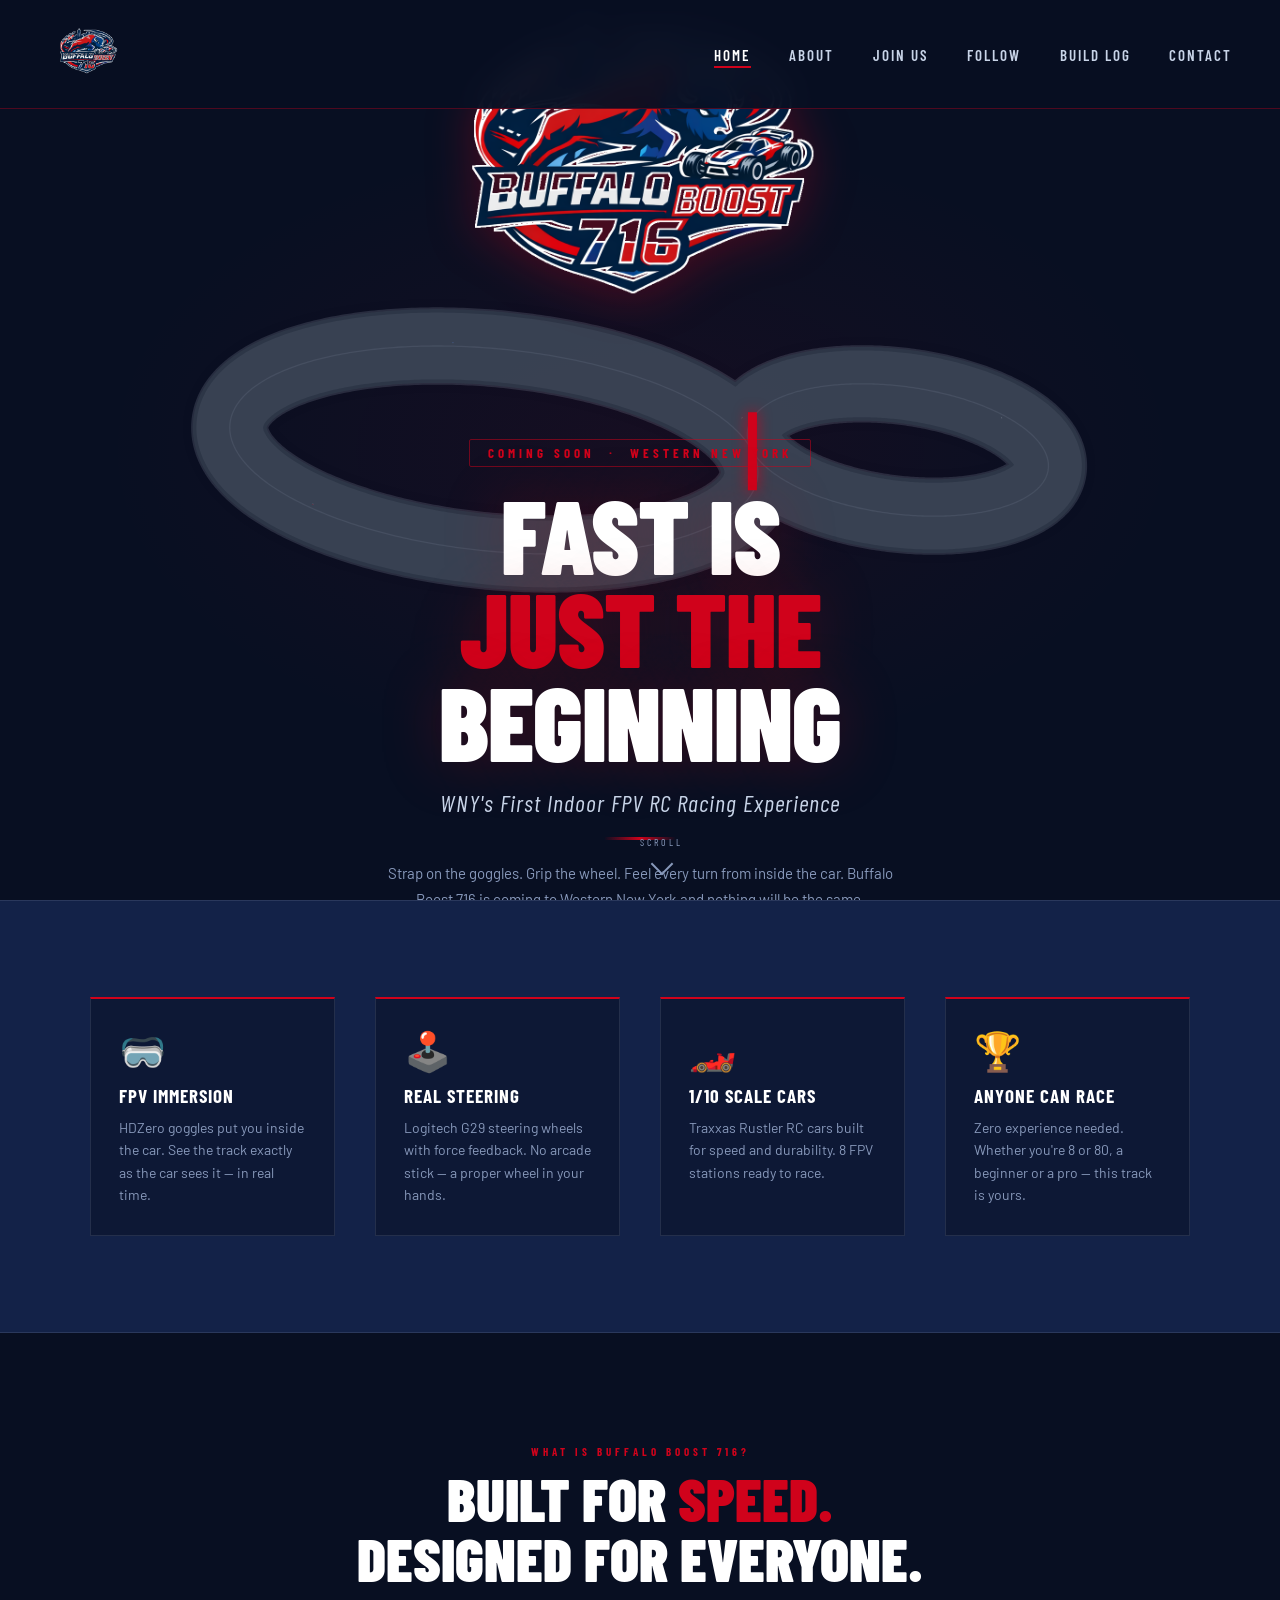
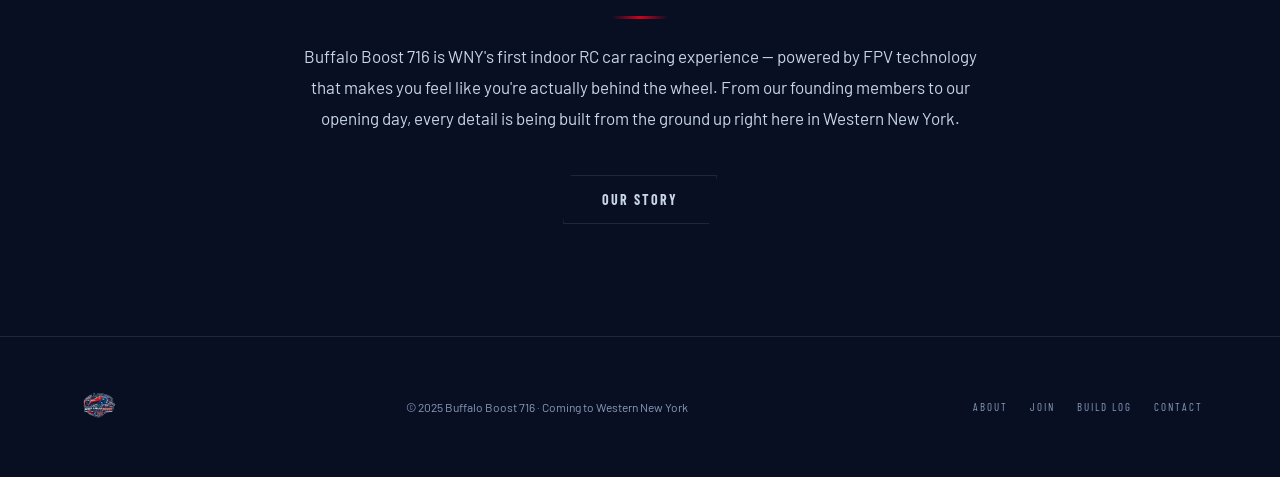
==== commit e0379248: "Add files via upload" ====
--- a/index.html
+++ b/index.html
@@ -106,7 +106,7 @@
   <script>
   (function () {
     const canvas = document.getElementById('trackCanvas');
-    const ctx = canvas.getContext('2d');
+    const ctx    = canvas.getContext('2d');
 
     function resize() {
       canvas.width  = window.innerWidth;
@@ -115,111 +115,158 @@
     resize();
     window.addEventListener('resize', resize);
 
-    // ─── FIGURE-8 PATH ────────────────────────────────────────────────────
-    // Two elliptical loops sharing a crossover at canvas center.
-    // Large loop: LEFT side.  Small loop: RIGHT side.
-    // We walk each loop as a smooth parametric ellipse, meeting at crossover.
-
-    function buildFigure8(w, h) {
-      const cx = w * 0.50;
-      const cy = h * 0.50;
-
-      // Large loop (left)
-      const lx  = cx - w * 0.200;
-      const lry_x = w * 0.200;
-      const lry_y = h * 0.290;
-
-      // Small loop (right) — noticeably smaller
-      const rx  = cx + w * 0.175;
-      const sry_x = w * 0.140;
-      const sry_y = h * 0.195;
-
-      const SEGS = 320;
+    // ─────────────────────────────────────────────────────────────────────
+    // ISOMETRIC TRANSFORM
+    // We design the track in a flat 2-D "world" space, then apply an
+    // isometric projection: skew X by +isoSkewX * y, and scale Y down.
+    // This tilts the track so it reads as 3-D without any z-complexity.
+    // ─────────────────────────────────────────────────────────────────────
+    const ISO_SKEW = 0.30;   // horizontal shear per unit Y
+    const ISO_YSCALE = 0.55; // vertical compression
+
+    function project(wx, wy, cx, cy, scale) {
+      // world → isometric screen
+      const sx = wx + wy * ISO_SKEW;
+      const sy = wy * ISO_YSCALE;
+      return {
+        x: cx + sx * scale,
+        y: cy + sy * scale
+      };
+    }
+
+    // ─────────────────────────────────────────────────────────────────────
+    // FIGURE-8 CENTERLINE  (world space, arbitrary units)
+    //
+    // Built from two ellipses that share a single crossover point at (0,0).
+    //
+    //  Large loop  – center at (-LCX, 0), radii (LRX, LRY)
+    //               goes counter-clockwise viewed from above
+    //  Small loop  – center at (+SCX, 0), radii (SRX, SRY)
+    //               goes clockwise viewed from above
+    //
+    // Together they form one continuous closed path that a car can follow
+    // forever: large loop → crossover → small loop → crossover → repeat.
+    // ─────────────────────────────────────────────────────────────────────
+
+    // World-space parameters  (tweak here to reshape track)
+    const LCX = 260, LRX = 300, LRY = 220;   // large loop
+    const SCX = 210, SRX = 170, SRY = 140;   // small loop  (tighter)
+
+    const SEGS = 400; // smoothness per half-loop
+
+    function buildCenterline() {
       const pts = [];
 
-      // Large loop — start at rightmost point (crossover side), go CCW (top first)
-      for (let i = 0; i <= SEGS; i++) {
-        const a = -Math.PI + (Math.PI * 2 * i / SEGS);
+      // ── Large loop ──────────────────────────────────────────────────────
+      // Start at crossover (0,0) = rightmost point of large ellipse
+      // (angle = 0 → x = LCX + LRX which should equal 0 → LCX = -LRX... 
+      //  We set large loop center at x = -LCX so its right edge is at 0)
+      // angle sweeps 0 → 2π  (CCW)
+      for (let i = 0; i < SEGS; i++) {
+        const a = (Math.PI * 2 * i) / SEGS;
         pts.push({
-          x: lx + lry_x * Math.cos(a),
-          y: cy + lry_y * Math.sin(a)
+          x: -LCX + LRX * Math.cos(a),
+          y:         LRY * Math.sin(a)
         });
       }
 
-      // Small loop — start at leftmost point (crossover side), go CW (top first)
-      for (let i = 0; i <= SEGS; i++) {
-        const a = Math.PI - (Math.PI * 2 * i / SEGS);
+      // ── Small loop ──────────────────────────────────────────────────────
+      // Start at crossover (0,0) = leftmost point of small ellipse
+      // (angle = π → x = SCX + SRX*cos(π) = SCX - SRX = 0 → SCX = SRX)
+      // angle sweeps π → -π  (CW, so cars don't reverse at crossover)
+      for (let i = 0; i < SEGS; i++) {
+        const a = Math.PI - (Math.PI * 2 * i) / SEGS;
         pts.push({
-          x: rx + sry_x * Math.cos(a),
-          y: cy + sry_y * Math.sin(a)
+          x: SCX + SRX * Math.cos(a),
+          y:        SRY * Math.sin(a)
         });
       }
 
-      // Precompute arc lengths for uniform-speed sampling
-      pts._len = [0];
+      return pts;
+    }
+
+    const WORLD_PTS = buildCenterline();
+
+    // Precompute arc lengths for uniform-speed sampling
+    function buildArcLen(pts) {
+      const len = [0];
       for (let i = 1; i < pts.length; i++) {
         const dx = pts[i].x - pts[i-1].x;
         const dy = pts[i].y - pts[i-1].y;
-        pts._len.push(pts._len[i-1] + Math.sqrt(dx*dx + dy*dy));
+        len.push(len[i-1] + Math.sqrt(dx*dx + dy*dy));
       }
-      pts._total = pts._len[pts._len.length - 1];
-
-      return pts;
-    }
-
-    let _path = null;
-    let _pathKey = '';
-
-    function getPath(w, h) {
-      const key = w + 'x' + h;
-      if (key !== _pathKey) {
-        _path = buildFigure8(w, h);
-        _pathKey = key;
-      }
-      return _path;
-    }
-
-    // Sample at arc-length fraction [0,1]
-    function samplePath(path, frac) {
-      const target = ((frac % 1) + 1) % 1 * path._total;
-      let lo = 0, hi = path.length - 1;
+      return { len, total: len[len.length - 1] };
+    }
+    const { len: ARC_LEN, total: ARC_TOTAL } = buildArcLen(WORLD_PTS);
+
+    function sampleWorld(frac) {
+      // returns world-space {x,y} at arc-length fraction [0,1)
+      const target = ((frac % 1) + 1) % 1 * ARC_TOTAL;
+      let lo = 0, hi = WORLD_PTS.length - 1;
       while (lo < hi - 1) {
         const mid = (lo + hi) >> 1;
-        if (path._len[mid] < target) lo = mid; else hi = mid;
+        if (ARC_LEN[mid] < target) lo = mid; else hi = mid;
       }
-      const t = (target - path._len[lo]) / ((path._len[hi] - path._len[lo]) || 1);
+      const t = (target - ARC_LEN[lo]) / ((ARC_LEN[hi] - ARC_LEN[lo]) || 1);
       return {
-        x: path[lo].x + (path[hi].x - path[lo].x) * t,
-        y: path[lo].y + (path[hi].y - path[lo].y) * t
+        x: WORLD_PTS[lo].x + (WORLD_PTS[hi].x - WORLD_PTS[lo].x) * t,
+        y: WORLD_PTS[lo].y + (WORLD_PTS[hi].y - WORLD_PTS[lo].y) * t
       };
     }
 
-    // Tangent angle at fraction
-    function tangentAt(path, frac) {
-      const d = 0.0015;
-      const a = samplePath(path, ((frac - d) + 1) % 1);
-      const b = samplePath(path, (frac + d) % 1);
-      return Math.atan2(b.y - a.y, b.x - a.x);
-    }
-
-    // ─── CARS ─────────────────────────────────────────────────────────────
-    const carDefs = [
-      { color: '#e8001e', glow: 'rgba(232,0,30,0.6)',    speed: 0.000200, frac: 0.00,  wPh: 0.0,  wFq: 0.90, wAmp: 0.36 },
-      { color: '#1a5fea', glow: 'rgba(26,95,234,0.6)',   speed: 0.000168, frac: 0.26,  wPh: 2.1,  wFq: 1.05, wAmp: 0.42 },
-      { color: '#c8d4e8', glow: 'rgba(200,212,232,0.5)', speed: 0.000228, frac: 0.54,  wPh: 4.0,  wFq: 0.78, wAmp: 0.38 },
-      { color: '#e8a800', glow: 'rgba(232,168,0,0.55)',  speed: 0.000148, frac: 0.78,  wPh: 5.5,  wFq: 1.15, wAmp: 0.44 },
-    ];
-    const cars = carDefs.map(d => ({ ...d }));
-
-    // ─── DRAW TRACK ───────────────────────────────────────────────────────
-    function drawTrack(path, w, h) {
-      // Track width — wide and bold
-      const TW = Math.min(w * 0.090, h * 0.110, 88);
-
-      function strokeLoop(lw, style, dash) {
+    function worldTangent(frac) {
+      // world-space tangent angle (before isometric projection)
+      const d = 0.0012;
+      const a = sampleWorld(frac - d);
+      const b = sampleWorld(frac + d);
+      return { dx: b.x - a.x, dy: b.y - a.y };
+    }
+
+    // Bounding box of world pts → used to center on canvas
+    function worldBounds() {
+      let minX = Infinity, maxX = -Infinity, minY = Infinity, maxY = -Infinity;
+      WORLD_PTS.forEach(p => {
+        minX = Math.min(minX, p.x); maxX = Math.max(maxX, p.x);
+        minY = Math.min(minY, p.y); maxY = Math.max(maxY, p.y);
+      });
+      return { minX, maxX, minY, maxY,
+               wx: maxX - minX, wy: maxY - minY };
+    }
+
+    // Compute scale & center so the projected track fits the canvas nicely
+    function getViewport(w, h) {
+      const bb = worldBounds();
+      const wcx = (bb.minX + bb.maxX) / 2;
+      const wcy = (bb.minY + bb.maxY) / 2;
+
+      // projected extents: x spans wx + wy*ISO_SKEW, y spans wy*ISO_YSCALE
+      const projW = bb.wx + bb.wy * ISO_SKEW;
+      const projH = bb.wy * ISO_YSCALE;
+
+      const pad = 0.72; // use 72% of screen
+      const scale = Math.min(w * pad / projW, h * pad / projH);
+
+      // screen center — shift slightly upward to leave room for text
+      const cx = w * 0.50;
+      const cy = h * 0.50;
+
+      return { scale, cx, cy, wcx, wcy };
+    }
+
+    // Project a world point to screen
+    function toScreen(wx, wy, vp) {
+      return project(wx - vp.wcx, wy - vp.wcy, vp.cx, vp.cy, vp.scale);
+    }
+
+    // ─── TRACK RENDERING ─────────────────────────────────────────────────
+    function drawTrack(vp, trackW) {
+      // Build screen-space poly from world centerline
+      const scr = WORLD_PTS.map(p => toScreen(p.x, p.y, vp));
+
+      function strokePoly(lw, style, dash) {
         ctx.beginPath();
-        ctx.moveTo(path[0].x, path[0].y);
-        for (let i = 1; i < path.length; i++) ctx.lineTo(path[i].x, path[i].y);
+        ctx.moveTo(scr[0].x, scr[0].y);
+        for (let i = 1; i < scr.length; i++) ctx.lineTo(scr[i].x, scr[i].y);
         ctx.closePath();
         ctx.lineWidth   = lw;
         ctx.strokeStyle = style;
@@ -229,64 +276,76 @@
         ctx.stroke();
       }
 
-      // Soft outer glow
+      // Glow halo
       ctx.save();
-      ctx.shadowColor = 'rgba(208,2,27,0.06)';
-      ctx.shadowBlur  = 48;
-      strokeLoop(TW + 22, 'rgba(0,0,0,0.01)');
+      ctx.shadowColor = 'rgba(208,2,27,0.07)';
+      ctx.shadowBlur  = 44;
+      strokePoly(trackW + 20, 'rgba(0,0,0,0.01)');
       ctx.restore();
 
       // Asphalt
-      strokeLoop(TW, 'rgba(20,28,44,0.94)');
-
-      // Outer kerb line
-      strokeLoop(TW + 3, 'rgba(200,212,232,0.14)');
-
-      // Inner kerb line
-      strokeLoop(TW - 6, 'rgba(200,212,232,0.07)');
-
-      // Center dashed
-      const dl = Math.min(w, h) * 0.020;
+      strokePoly(trackW, 'rgba(20, 28, 44, 0.93)');
+
+      // Outer edge
+      strokePoly(trackW + 3.5, 'rgba(200,212,232,0.15)');
+
+      // Inner edge
+      strokePoly(trackW - 7, 'rgba(200,212,232,0.07)');
+
+      // Center dash
+      const dl = trackW * 0.30;
       ctx.save();
-      ctx.setLineDash([dl, dl * 0.7]);
-      strokeLoop(1.4, 'rgba(200,212,232,0.08)');
+      ctx.setLineDash([dl, dl * 0.65]);
+      strokePoly(1.3, 'rgba(200,212,232,0.09)');
       ctx.restore();
 
-      // ── Solid red start/finish line at crossover
-      const sfFrac = 0.002;
-      const sfPos  = samplePath(path, sfFrac);
-      const sfAng  = tangentAt(path, sfFrac);
+      // ── Solid red start/finish line at crossover (frac ≈ 0)
+      const sfW  = sampleWorld(0.001);
+      const sfS  = toScreen(sfW.x, sfW.y, vp);
+      const tang = worldTangent(0.001);
+
+      // Project tangent through isometric transform to get screen angle
+      const tA = toScreen(tang.dx * 0.01, tang.dy * 0.01, { ...vp, cx: 0, cy: 0 });
+      const sfAngle = Math.atan2(tA.y, tA.x);
+
       ctx.save();
-      ctx.translate(sfPos.x, sfPos.y);
-      ctx.rotate(sfAng + Math.PI / 2);
-      ctx.shadowColor = 'rgba(208,2,27,0.8)';
-      ctx.shadowBlur  = 12;
+      ctx.translate(sfS.x, sfS.y);
+      ctx.rotate(sfAngle + Math.PI / 2);
+      ctx.shadowColor = 'rgba(208,2,27,0.85)';
+      ctx.shadowBlur  = 14;
       ctx.fillStyle   = '#d0021b';
-      ctx.fillRect(-(TW / 2 + 2), -4, TW + 4, 8);
+      ctx.fillRect(-(trackW / 2 + 2), -4.5, trackW + 4, 9);
       ctx.restore();
-
-      return TW;
-    }
-
-    // ─── DRAW CAR — slim modern rectangle ────────────────────────────────
-    function drawCar(x, y, angle, car, scale) {
+    }
+
+    // ─── CAR ─────────────────────────────────────────────────────────────
+    const carDefs = [
+      { color: '#e8001e', glow: 'rgba(232,0,30,0.65)',    speed: 0.000195, frac: 0.00,  wPh: 0.0,  wFq: 0.85, wAmp: 0.34 },
+      { color: '#1a5fea', glow: 'rgba(26,95,234,0.65)',   speed: 0.000162, frac: 0.26,  wPh: 2.2,  wFq: 1.05, wAmp: 0.40 },
+      { color: '#c8d4e8', glow: 'rgba(200,212,232,0.55)', speed: 0.000225, frac: 0.54,  wPh: 4.1,  wFq: 0.75, wAmp: 0.36 },
+      { color: '#e8a800', glow: 'rgba(232,168,0,0.60)',   speed: 0.000145, frac: 0.78,  wPh: 5.6,  wFq: 1.10, wAmp: 0.42 },
+    ];
+    const cars = carDefs.map(d => ({ ...d }));
+
+    function drawCar(sx, sy, screenAngle, car, scale) {
       ctx.save();
-      ctx.translate(x, y);
-      ctx.rotate(angle);
-
-      const L = 11 * scale;  // half-length
-      const W =  4 * scale;  // half-width
-      const r =  1.8 * scale;
-
-      // Glow halo
+      ctx.translate(sx, sy);
+      ctx.rotate(screenAngle);
+      // Isometric foreshortening on the car body itself
+      ctx.scale(1, ISO_YSCALE * 0.95);
+
+      const L = 10 * scale;
+      const W =  3.8 * scale;
+      const r =  1.6 * scale;
+
       ctx.shadowColor = car.glow;
-      ctx.shadowBlur  = 12 * scale;
+      ctx.shadowBlur  = 11 * scale;
 
       // Body
       ctx.beginPath();
       ctx.moveTo(-L + r, -W);
       ctx.lineTo( L - r, -W);
-      ctx.arcTo(  L, -W,  L, -W + r, r);
+      ctx.arcTo(  L, -W,  L,  -W + r, r);
       ctx.lineTo( L,  W - r);
       ctx.arcTo(  L,  W,  L - r,  W, r);
       ctx.lineTo(-L + r,  W);
@@ -298,64 +357,77 @@
       ctx.fill();
       ctx.shadowBlur = 0;
 
-      // Dark cockpit band — front half
-      ctx.beginPath();
-      ctx.rect(L * 0.05, -W * 0.72, L * 0.65, W * 1.44);
+      // Cockpit band
       ctx.fillStyle = 'rgba(0,0,0,0.40)';
-      ctx.fill();
+      ctx.fillRect(L * 0.05, -W * 0.72, L * 0.62, W * 1.44);
 
       // Top highlight
       ctx.beginPath();
       ctx.moveTo(-L + r, -W + 0.8);
       ctx.lineTo( L - r, -W + 0.8);
       ctx.strokeStyle = 'rgba(255,255,255,0.20)';
-      ctx.lineWidth   = 0.8;
+      ctx.lineWidth   = 0.7;
       ctx.setLineDash([]);
       ctx.stroke();
 
       // Front light
       ctx.beginPath();
-      ctx.arc(L - 1.5 * scale, 0, 1.2 * scale, 0, Math.PI * 2);
+      ctx.arc(L - 1.4 * scale, 0, 1.1 * scale, 0, Math.PI * 2);
       ctx.fillStyle = 'rgba(255,245,190,0.92)';
       ctx.fill();
 
       ctx.restore();
     }
 
-    // ─── ANIMATION LOOP ───────────────────────────────────────────────────
+    // ─── ANIMATION ───────────────────────────────────────────────────────
     let lastTime = 0;
 
     function animate(ts) {
       const dt = Math.min(ts - lastTime, 50);
-      lastTime = ts;
+      lastTime  = ts;
 
       const w = canvas.width, h = canvas.height;
       ctx.clearRect(0, 0, w, h);
 
-      const path   = getPath(w, h);
-      const TW     = drawTrack(path, w, h);
-      const scale  = Math.max(0.55, Math.min(1.1, Math.min(w, h) / 700));
-      const tSec   = ts * 0.001;
-      const maxLat = TW * 0.30; // max lateral weave — well inside kerbs
+      const vp     = getViewport(w, h);
+      const trackW = Math.min(w, h) * 0.082;
+
+      drawTrack(vp, trackW);
+
+      const carScale  = vp.scale * 0.038;
+      const maxLat    = trackW * 0.29;  // weave within lane
+      const tSec      = ts * 0.001;
 
       cars.forEach(car => {
+        // Advance — speed is arc-fraction per ms
         car.frac = (car.frac + car.speed * dt) % 1;
 
-        const pos   = samplePath(path, car.frac);
-        const angle = tangentAt(path, car.frac);
-
-        // Normal vector (perpendicular to track direction)
-        const nx = -Math.sin(angle);
-        const ny =  Math.cos(angle);
-
-        // Smooth sinusoidal weave
-        const lateral = Math.sin(tSec * car.wFq + car.wPh) * car.wAmp * maxLat;
-
-        drawCar(
-          pos.x + nx * lateral,
-          pos.y + ny * lateral,
-          angle, car, scale
-        );
+        // World position
+        const wp  = sampleWorld(car.frac);
+        const tan = worldTangent(car.frac);
+
+        // World-space normal (perpendicular to tangent)
+        const tlen  = Math.sqrt(tan.dx * tan.dx + tan.dy * tan.dy) || 1;
+        const wnx   = -tan.dy / tlen;
+        const wny   =  tan.dx / tlen;
+
+        // Lateral weave in world space, then project
+        const latFrac = Math.sin(tSec * car.wFq + car.wPh) * car.wAmp;
+
+        // Convert world lateral offset to screen pixels via projection
+        // We offset in world space and re-project
+        const worldOff = (latFrac * maxLat) / vp.scale;
+        const wox = wp.x + wnx * worldOff;
+        const woy = wp.y + wny * worldOff;
+
+        const sp = toScreen(wox, woy, vp);
+
+        // Screen-space angle: project tangent vector
+        const ta = toScreen(wp.x + tan.dx * 0.5, wp.y + tan.dy * 0.5, vp);
+        const tb = toScreen(wp.x - tan.dx * 0.5, wp.y - tan.dy * 0.5, vp);
+        const screenAngle = Math.atan2(ta.y - tb.y, ta.x - tb.x);
+
+        drawCar(sp.x, sp.y, screenAngle, car, carScale);
       });
 
       requestAnimationFrame(animate);
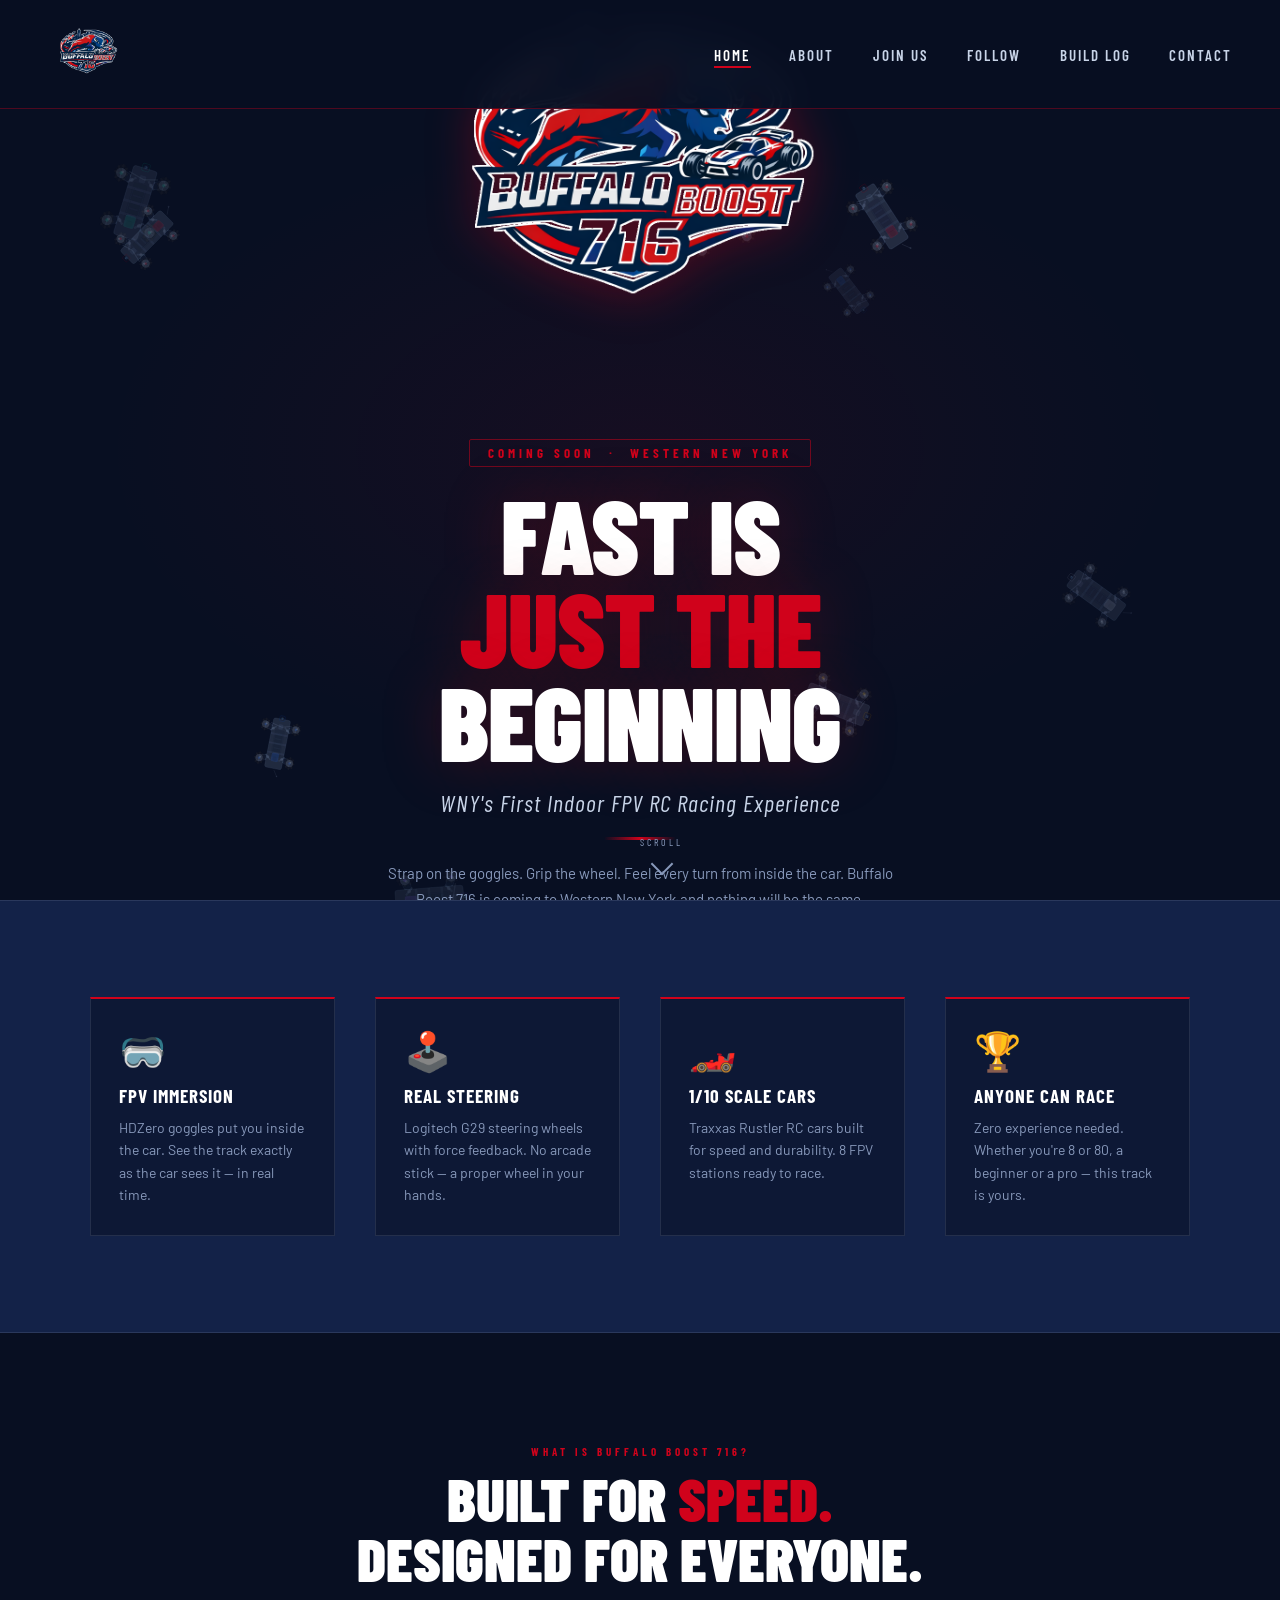
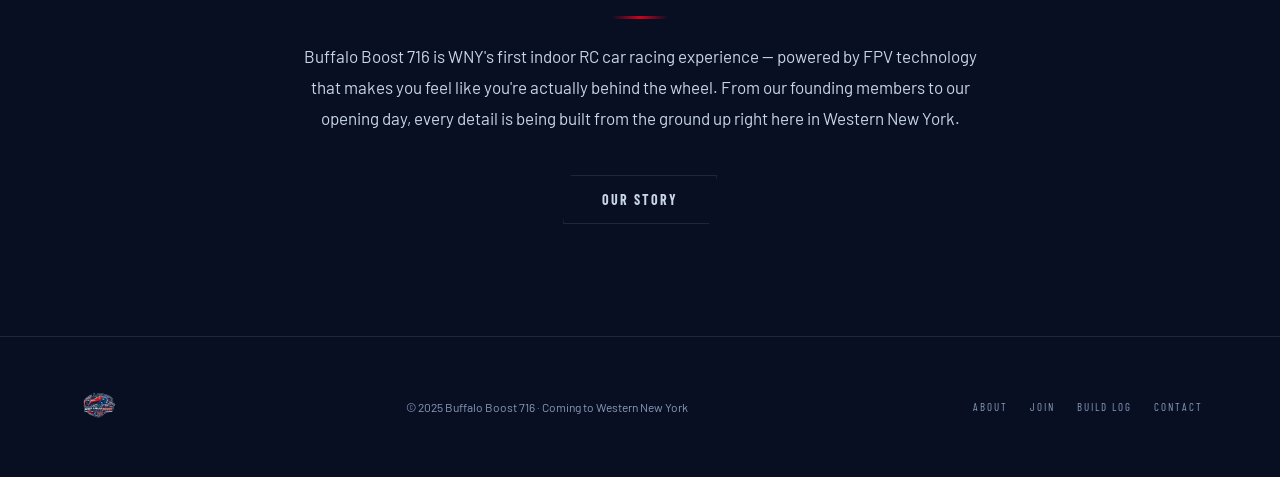
==== commit 952292c6: "Add files via upload" ====
--- a/index.html
+++ b/index.html
@@ -116,270 +116,367 @@
     window.addEventListener('resize', resize);
 
     // ─────────────────────────────────────────────────────────────────────
-    // ISOMETRIC TRANSFORM
-    // We design the track in a flat 2-D "world" space, then apply an
-    // isometric projection: skew X by +isoSkewX * y, and scale Y down.
-    // This tilts the track so it reads as 3-D without any z-complexity.
+    // DRAW TRAXXAS RUSTLER — top-down exposed chassis / frame view
+    // No body shell. Shows: frame rails, suspension arms, wheels/tires,
+    // shocks, driveshafts, motor, FPV cam mount, battery tray.
+    // All drawn procedurally in canvas — vector clean.
+    // car is centered at (0,0), facing right (+x).
     // ─────────────────────────────────────────────────────────────────────
-    const ISO_SKEW = 0.30;   // horizontal shear per unit Y
-    const ISO_YSCALE = 0.55; // vertical compression
-
-    function project(wx, wy, cx, cy, scale) {
-      // world → isometric screen
-      const sx = wx + wy * ISO_SKEW;
-      const sy = wy * ISO_YSCALE;
+    function drawRCCar(ctx, accent, alpha) {
+      ctx.globalAlpha = alpha;
+
+      const frameColor    = 'rgba(140,160,190,0.85)';  // aluminium frame
+      const frameStroke   = 'rgba(80,100,130,0.9)';
+      const tireColor     = 'rgba(30,30,35,0.92)';
+      const rimColor      = 'rgba(160,175,200,0.95)';
+      const rimHighlight  = 'rgba(220,230,245,0.8)';
+      const shockColor    = 'rgba(110,130,165,0.8)';
+      const accentColor   = accent;
+
+      // ── dimensions (half-sizes) ──────────────────────────────────────
+      const FL  = 38;   // frame half-length
+      const FW  = 13;   // frame half-width (inner rails)
+      const WRX = 9.5;  // tire half-length (along axle)
+      const WRY = 7;    // tire half-width (tread depth)
+      const RR  = 5.5;  // rim radius
+      const WX  = 26;   // wheelbase half  (front/rear axle offset from center)
+      const WY  = FW + WRX + 1; // track width offset
+
+      // ── CHASSIS FRAME RAILS ─────────────────────────────────────────
+      // Two parallel rails, rounded rect
+      ctx.save();
+      ctx.beginPath();
+      roundRect(ctx, -FL, -FW, FL * 2, FW * 2, 3);
+      ctx.fillStyle   = frameColor;
+      ctx.fill();
+      ctx.strokeStyle = frameStroke;
+      ctx.lineWidth   = 1.2;
+      ctx.stroke();
+      ctx.restore();
+
+      // Inner hollow — battery/electronics tray cutout
+      ctx.save();
+      ctx.beginPath();
+      roundRect(ctx, -FL * 0.55, -FW * 0.58, FL * 1.1, FW * 1.16, 2);
+      ctx.fillStyle = 'rgba(8,15,34,0.55)';
+      ctx.fill();
+      ctx.restore();
+
+      // Battery tray (darker rectangle inside cutout)
+      ctx.save();
+      ctx.beginPath();
+      roundRect(ctx, -FL * 0.42, -FW * 0.48, FL * 0.84, FW * 0.96, 2);
+      ctx.fillStyle   = 'rgba(15,22,44,0.8)';
+      ctx.fill();
+      ctx.strokeStyle = 'rgba(80,100,140,0.4)';
+      ctx.lineWidth   = 0.8;
+      ctx.stroke();
+      ctx.restore();
+
+      // Battery cells (tiny lines)
+      for (let i = -2; i <= 2; i++) {
+        ctx.save();
+        ctx.beginPath();
+        ctx.rect(i * 7 - 1, -FW * 0.38, 2, FW * 0.76);
+        ctx.fillStyle = 'rgba(60,80,120,0.5)';
+        ctx.fill();
+        ctx.restore();
+      }
+
+      // ── FRAME CROSS MEMBERS ─────────────────────────────────────────
+      [-WX * 0.55, 0, WX * 0.55].forEach(xOff => {
+        ctx.save();
+        ctx.beginPath();
+        ctx.rect(xOff - 1.5, -FW, 3, FW * 2);
+        ctx.fillStyle = 'rgba(100,120,160,0.5)';
+        ctx.fill();
+        ctx.restore();
+      });
+
+      // ── MOTOR (rear center) ─────────────────────────────────────────
+      ctx.save();
+      ctx.beginPath();
+      roundRect(ctx, FL * 0.38, -5.5, 13, 11, 2);
+      ctx.fillStyle   = accentColor + 'cc';
+      ctx.fill();
+      ctx.strokeStyle = 'rgba(255,255,255,0.15)';
+      ctx.lineWidth   = 0.8;
+      ctx.stroke();
+      // motor can label
+      ctx.beginPath();
+      ctx.arc(FL * 0.44 + 6.5, 0, 3.5, 0, Math.PI * 2);
+      ctx.fillStyle = 'rgba(0,0,0,0.35)';
+      ctx.fill();
+      ctx.restore();
+
+      // ── DRIVESHAFTS ─────────────────────────────────────────────────
+      // Front driveshaft (left side)
+      [[-WX, -WY + WRX, -WX, -FW], [-WX, WY - WRX, -WX, FW],
+       [WX,  -WY + WRX,  WX, -FW], [WX,   WY - WRX,  WX, FW]].forEach(([x1,y1,x2,y2]) => {
+        ctx.save();
+        ctx.beginPath();
+        ctx.moveTo(x1, y1);
+        ctx.lineTo(x2, y2);
+        ctx.strokeStyle = 'rgba(130,150,185,0.75)';
+        ctx.lineWidth   = 2.5;
+        ctx.setLineDash([]);
+        ctx.stroke();
+        ctx.restore();
+      });
+
+      // ── SUSPENSION ARMS ─────────────────────────────────────────────
+      // 4 corners: A-arm trapezoid shapes
+      [
+        { cx: -WX, cy: -WY, sign: -1, front: true  },
+        { cx: -WX, cy:  WY, sign:  1, front: true  },
+        { cx:  WX, cy: -WY, sign: -1, front: false },
+        { cx:  WX, cy:  WY, sign:  1, front: false },
+      ].forEach(({ cx, cy, sign }) => {
+        const innerY = sign * FW;
+        const innerX = cx * 0.88;
+        ctx.save();
+        ctx.beginPath();
+        ctx.moveTo(cx - 5, cy);
+        ctx.lineTo(cx + 5, cy);
+        ctx.lineTo(innerX + 4, innerY);
+        ctx.lineTo(innerX - 4, innerY);
+        ctx.closePath();
+        ctx.fillStyle   = 'rgba(100,120,160,0.45)';
+        ctx.fill();
+        ctx.strokeStyle = 'rgba(140,165,200,0.55)';
+        ctx.lineWidth   = 1;
+        ctx.stroke();
+        ctx.restore();
+      });
+
+      // ── SHOCKS ──────────────────────────────────────────────────────
+      [
+        [-WX, -FW * 0.5, -WX * 0.7, -FW * 1.15],
+        [-WX,  FW * 0.5, -WX * 0.7,  FW * 1.15],
+        [ WX, -FW * 0.5,  WX * 0.7, -FW * 1.15],
+        [ WX,  FW * 0.5,  WX * 0.7,  FW * 1.15],
+      ].forEach(([x1, y1, x2, y2]) => {
+        ctx.save();
+        ctx.beginPath();
+        ctx.moveTo(x1, y1);
+        ctx.lineTo(x2, y2);
+        ctx.strokeStyle = shockColor;
+        ctx.lineWidth   = 2.5;
+        ctx.stroke();
+        // spring coil dots
+        const mx = (x1 + x2) / 2, my = (y1 + y2) / 2;
+        ctx.beginPath();
+        ctx.arc(mx, my, 2.2, 0, Math.PI * 2);
+        ctx.fillStyle = 'rgba(180,200,230,0.6)';
+        ctx.fill();
+        ctx.restore();
+      });
+
+      // ── STEERING SERVO / LINKAGE (front) ────────────────────────────
+      ctx.save();
+      ctx.beginPath();
+      roundRect(ctx, -WX - 4, -3.5, 8, 7, 1.5);
+      ctx.fillStyle   = 'rgba(90,110,150,0.75)';
+      ctx.fill();
+      // tie rods
+      [[-1.5, -WY + WRX * 0.8], [-1.5, WY - WRX * 0.8]].forEach(([rx, ry]) => {
+        ctx.beginPath();
+        ctx.moveTo(-WX, rx);
+        ctx.lineTo(-WX - 4, ry);
+        ctx.strokeStyle = 'rgba(160,180,210,0.65)';
+        ctx.lineWidth   = 1.5;
+        ctx.stroke();
+      });
+      ctx.restore();
+
+      // ── FPV CAMERA MOUNT (front nose) ───────────────────────────────
+      ctx.save();
+      // mount bracket
+      ctx.beginPath();
+      roundRect(ctx, -FL - 5, -4, 8, 8, 1.5);
+      ctx.fillStyle   = 'rgba(20,25,40,0.9)';
+      ctx.fill();
+      ctx.strokeStyle = accentColor + '99';
+      ctx.lineWidth   = 1;
+      ctx.stroke();
+      // lens circle
+      ctx.beginPath();
+      ctx.arc(-FL - 1, 0, 3, 0, Math.PI * 2);
+      ctx.fillStyle = 'rgba(30,40,60,0.95)';
+      ctx.fill();
+      ctx.beginPath();
+      ctx.arc(-FL - 1, 0, 1.8, 0, Math.PI * 2);
+      ctx.fillStyle = 'rgba(100,180,255,0.75)';
+      ctx.fill();
+      // lens highlight
+      ctx.beginPath();
+      ctx.arc(-FL - 1.6, -0.6, 0.7, 0, Math.PI * 2);
+      ctx.fillStyle = 'rgba(255,255,255,0.7)';
+      ctx.fill();
+      ctx.restore();
+
+      // ── RECEIVER ANTENNA (tiny line at rear) ─────────────────────────
+      ctx.save();
+      ctx.beginPath();
+      ctx.moveTo(FL + 2, -2);
+      ctx.lineTo(FL + 11, -8);
+      ctx.strokeStyle = 'rgba(200,220,255,0.45)';
+      ctx.lineWidth   = 1;
+      ctx.stroke();
+      ctx.beginPath();
+      ctx.arc(FL + 11, -8, 1.2, 0, Math.PI * 2);
+      ctx.fillStyle = 'rgba(200,220,255,0.55)';
+      ctx.fill();
+      ctx.restore();
+
+      // ── WHEELS / TIRES ──────────────────────────────────────────────
+      [
+        [-WX, -WY], [-WX,  WY],
+        [ WX, -WY], [ WX,  WY],
+      ].forEach(([wx, wy]) => {
+        ctx.save();
+        ctx.translate(wx, wy);
+
+        // Tire (wide knobby oval — top-down)
+        ctx.beginPath();
+        ctx.ellipse(0, 0, WRX, WRY, 0, 0, Math.PI * 2);
+        ctx.fillStyle = tireColor;
+        ctx.fill();
+
+        // Tread pattern — radial nubs
+        for (let t = 0; t < 8; t++) {
+          const ta = (Math.PI * 2 * t) / 8;
+          const tx = Math.cos(ta) * WRX * 0.82;
+          const ty = Math.sin(ta) * WRY * 0.82;
+          ctx.beginPath();
+          ctx.ellipse(tx, ty, 2.2, 1.4, ta, 0, Math.PI * 2);
+          ctx.fillStyle = 'rgba(55,55,60,0.9)';
+          ctx.fill();
+        }
+
+        // Rim
+        ctx.beginPath();
+        ctx.arc(0, 0, RR, 0, Math.PI * 2);
+        ctx.fillStyle = rimColor;
+        ctx.fill();
+
+        // Rim spokes (5-spoke)
+        for (let s = 0; s < 5; s++) {
+          const sa = (Math.PI * 2 * s) / 5;
+          ctx.beginPath();
+          ctx.moveTo(Math.cos(sa) * 1.5, Math.sin(sa) * 1.5);
+          ctx.lineTo(Math.cos(sa) * RR * 0.88, Math.sin(sa) * RR * 0.88);
+          ctx.strokeStyle = 'rgba(60,80,110,0.7)';
+          ctx.lineWidth   = 1.4;
+          ctx.stroke();
+        }
+
+        // Rim center cap
+        ctx.beginPath();
+        ctx.arc(0, 0, 1.8, 0, Math.PI * 2);
+        ctx.fillStyle = accentColor;
+        ctx.fill();
+
+        // Rim highlight
+        ctx.beginPath();
+        ctx.arc(-1.5, -1.5, 1.5, 0, Math.PI * 2);
+        ctx.fillStyle = rimHighlight;
+        ctx.fill();
+
+        ctx.restore();
+      });
+
+      ctx.globalAlpha = 1;
+    }
+
+    // Utility: rounded rectangle path
+    function roundRect(ctx, x, y, w, h, r) {
+      ctx.moveTo(x + r, y);
+      ctx.lineTo(x + w - r, y);
+      ctx.arcTo(x + w, y, x + w, y + r, r);
+      ctx.lineTo(x + w, y + h - r);
+      ctx.arcTo(x + w, y + h, x + w - r, y + h, r);
+      ctx.lineTo(x + r, y + h);
+      ctx.arcTo(x, y + h, x, y + h - r, r);
+      ctx.lineTo(x, y + r);
+      ctx.arcTo(x, y, x + r, y, r);
+    }
+
+    // ─── CAR AGENTS ──────────────────────────────────────────────────────
+    // Each car wanders the canvas with smooth steering,
+    // bouncing softly off edges, varying speed.
+
+    const ACCENT_COLORS = [
+      '#d0021b', // red
+      '#1a5fea', // blue
+      '#c8d4e8', // silver
+      '#e8a800', // gold
+      '#d0021b', // red
+      '#1a5fea', // blue
+      '#8855ff', // purple accent
+      '#00c8a0', // teal
+    ];
+
+    const NUM_CARS = 9;
+
+    function spawnCar(w, h, i) {
+      const angle = Math.random() * Math.PI * 2;
       return {
-        x: cx + sx * scale,
-        y: cy + sy * scale
+        x: Math.random() * w,
+        y: Math.random() * h,
+        angle,
+        speed:     2.2 + Math.random() * 2.8,    // px/frame
+        turnRate:  0,
+        targetTurn: (Math.random() - 0.5) * 0.04,
+        turnTimer:  Math.random() * 120,
+        scale:     0.55 + Math.random() * 0.40,
+        alpha:     0.10 + Math.random() * 0.16,   // subtle, behind text
+        accent:    ACCENT_COLORS[i % ACCENT_COLORS.length],
       };
     }
 
-    // ─────────────────────────────────────────────────────────────────────
-    // FIGURE-8 CENTERLINE  (world space, arbitrary units)
-    //
-    // Built from two ellipses that share a single crossover point at (0,0).
-    //
-    //  Large loop  – center at (-LCX, 0), radii (LRX, LRY)
-    //               goes counter-clockwise viewed from above
-    //  Small loop  – center at (+SCX, 0), radii (SRX, SRY)
-    //               goes clockwise viewed from above
-    //
-    // Together they form one continuous closed path that a car can follow
-    // forever: large loop → crossover → small loop → crossover → repeat.
-    // ─────────────────────────────────────────────────────────────────────
-
-    // World-space parameters  (tweak here to reshape track)
-    const LCX = 260, LRX = 300, LRY = 220;   // large loop
-    const SCX = 210, SRX = 170, SRY = 140;   // small loop  (tighter)
-
-    const SEGS = 400; // smoothness per half-loop
-
-    function buildCenterline() {
-      const pts = [];
-
-      // ── Large loop ──────────────────────────────────────────────────────
-      // Start at crossover (0,0) = rightmost point of large ellipse
-      // (angle = 0 → x = LCX + LRX which should equal 0 → LCX = -LRX... 
-      //  We set large loop center at x = -LCX so its right edge is at 0)
-      // angle sweeps 0 → 2π  (CCW)
-      for (let i = 0; i < SEGS; i++) {
-        const a = (Math.PI * 2 * i) / SEGS;
-        pts.push({
-          x: -LCX + LRX * Math.cos(a),
-          y:         LRY * Math.sin(a)
-        });
+    let agents = [];
+    function initAgents() {
+      const w = canvas.width, h = canvas.height;
+      agents = Array.from({ length: NUM_CARS }, (_, i) => spawnCar(w, h, i));
+    }
+    initAgents();
+    window.addEventListener('resize', initAgents);
+
+    function updateAgent(car, w, h, dt) {
+      const speed = car.speed * (dt / 16.67);
+
+      // Gradually steer toward target turn
+      car.turnRate += (car.targetTurn - car.turnRate) * 0.04;
+      car.angle    += car.turnRate;
+
+      // Occasionally pick a new turn direction
+      car.turnTimer -= dt;
+      if (car.turnTimer < 0) {
+        car.targetTurn = (Math.random() - 0.5) * 0.055;
+        car.turnTimer  = 80 + Math.random() * 200;
       }
 
-      // ── Small loop ──────────────────────────────────────────────────────
-      // Start at crossover (0,0) = leftmost point of small ellipse
-      // (angle = π → x = SCX + SRX*cos(π) = SCX - SRX = 0 → SCX = SRX)
-      // angle sweeps π → -π  (CW, so cars don't reverse at crossover)
-      for (let i = 0; i < SEGS; i++) {
-        const a = Math.PI - (Math.PI * 2 * i) / SEGS;
-        pts.push({
-          x: SCX + SRX * Math.cos(a),
-          y:        SRY * Math.sin(a)
-        });
-      }
-
-      return pts;
-    }
-
-    const WORLD_PTS = buildCenterline();
-
-    // Precompute arc lengths for uniform-speed sampling
-    function buildArcLen(pts) {
-      const len = [0];
-      for (let i = 1; i < pts.length; i++) {
-        const dx = pts[i].x - pts[i-1].x;
-        const dy = pts[i].y - pts[i-1].y;
-        len.push(len[i-1] + Math.sqrt(dx*dx + dy*dy));
-      }
-      return { len, total: len[len.length - 1] };
-    }
-    const { len: ARC_LEN, total: ARC_TOTAL } = buildArcLen(WORLD_PTS);
-
-    function sampleWorld(frac) {
-      // returns world-space {x,y} at arc-length fraction [0,1)
-      const target = ((frac % 1) + 1) % 1 * ARC_TOTAL;
-      let lo = 0, hi = WORLD_PTS.length - 1;
-      while (lo < hi - 1) {
-        const mid = (lo + hi) >> 1;
-        if (ARC_LEN[mid] < target) lo = mid; else hi = mid;
-      }
-      const t = (target - ARC_LEN[lo]) / ((ARC_LEN[hi] - ARC_LEN[lo]) || 1);
-      return {
-        x: WORLD_PTS[lo].x + (WORLD_PTS[hi].x - WORLD_PTS[lo].x) * t,
-        y: WORLD_PTS[lo].y + (WORLD_PTS[hi].y - WORLD_PTS[lo].y) * t
-      };
-    }
-
-    function worldTangent(frac) {
-      // world-space tangent angle (before isometric projection)
-      const d = 0.0012;
-      const a = sampleWorld(frac - d);
-      const b = sampleWorld(frac + d);
-      return { dx: b.x - a.x, dy: b.y - a.y };
-    }
-
-    // Bounding box of world pts → used to center on canvas
-    function worldBounds() {
-      let minX = Infinity, maxX = -Infinity, minY = Infinity, maxY = -Infinity;
-      WORLD_PTS.forEach(p => {
-        minX = Math.min(minX, p.x); maxX = Math.max(maxX, p.x);
-        minY = Math.min(minY, p.y); maxY = Math.max(maxY, p.y);
-      });
-      return { minX, maxX, minY, maxY,
-               wx: maxX - minX, wy: maxY - minY };
-    }
-
-    // Compute scale & center so the projected track fits the canvas nicely
-    function getViewport(w, h) {
-      const bb = worldBounds();
-      const wcx = (bb.minX + bb.maxX) / 2;
-      const wcy = (bb.minY + bb.maxY) / 2;
-
-      // projected extents: x spans wx + wy*ISO_SKEW, y spans wy*ISO_YSCALE
-      const projW = bb.wx + bb.wy * ISO_SKEW;
-      const projH = bb.wy * ISO_YSCALE;
-
-      const pad = 0.72; // use 72% of screen
-      const scale = Math.min(w * pad / projW, h * pad / projH);
-
-      // screen center — shift slightly upward to leave room for text
-      const cx = w * 0.50;
-      const cy = h * 0.50;
-
-      return { scale, cx, cy, wcx, wcy };
-    }
-
-    // Project a world point to screen
-    function toScreen(wx, wy, vp) {
-      return project(wx - vp.wcx, wy - vp.wcy, vp.cx, vp.cy, vp.scale);
-    }
-
-    // ─── TRACK RENDERING ─────────────────────────────────────────────────
-    function drawTrack(vp, trackW) {
-      // Build screen-space poly from world centerline
-      const scr = WORLD_PTS.map(p => toScreen(p.x, p.y, vp));
-
-      function strokePoly(lw, style, dash) {
-        ctx.beginPath();
-        ctx.moveTo(scr[0].x, scr[0].y);
-        for (let i = 1; i < scr.length; i++) ctx.lineTo(scr[i].x, scr[i].y);
-        ctx.closePath();
-        ctx.lineWidth   = lw;
-        ctx.strokeStyle = style;
-        ctx.lineJoin    = 'round';
-        ctx.lineCap     = 'round';
-        ctx.setLineDash(dash || []);
-        ctx.stroke();
-      }
-
-      // Glow halo
-      ctx.save();
-      ctx.shadowColor = 'rgba(208,2,27,0.07)';
-      ctx.shadowBlur  = 44;
-      strokePoly(trackW + 20, 'rgba(0,0,0,0.01)');
-      ctx.restore();
-
-      // Asphalt
-      strokePoly(trackW, 'rgba(20, 28, 44, 0.93)');
-
-      // Outer edge
-      strokePoly(trackW + 3.5, 'rgba(200,212,232,0.15)');
-
-      // Inner edge
-      strokePoly(trackW - 7, 'rgba(200,212,232,0.07)');
-
-      // Center dash
-      const dl = trackW * 0.30;
-      ctx.save();
-      ctx.setLineDash([dl, dl * 0.65]);
-      strokePoly(1.3, 'rgba(200,212,232,0.09)');
-      ctx.restore();
-
-      // ── Solid red start/finish line at crossover (frac ≈ 0)
-      const sfW  = sampleWorld(0.001);
-      const sfS  = toScreen(sfW.x, sfW.y, vp);
-      const tang = worldTangent(0.001);
-
-      // Project tangent through isometric transform to get screen angle
-      const tA = toScreen(tang.dx * 0.01, tang.dy * 0.01, { ...vp, cx: 0, cy: 0 });
-      const sfAngle = Math.atan2(tA.y, tA.x);
-
-      ctx.save();
-      ctx.translate(sfS.x, sfS.y);
-      ctx.rotate(sfAngle + Math.PI / 2);
-      ctx.shadowColor = 'rgba(208,2,27,0.85)';
-      ctx.shadowBlur  = 14;
-      ctx.fillStyle   = '#d0021b';
-      ctx.fillRect(-(trackW / 2 + 2), -4.5, trackW + 4, 9);
-      ctx.restore();
-    }
-
-    // ─── CAR ─────────────────────────────────────────────────────────────
-    const carDefs = [
-      { color: '#e8001e', glow: 'rgba(232,0,30,0.65)',    speed: 0.000195, frac: 0.00,  wPh: 0.0,  wFq: 0.85, wAmp: 0.34 },
-      { color: '#1a5fea', glow: 'rgba(26,95,234,0.65)',   speed: 0.000162, frac: 0.26,  wPh: 2.2,  wFq: 1.05, wAmp: 0.40 },
-      { color: '#c8d4e8', glow: 'rgba(200,212,232,0.55)', speed: 0.000225, frac: 0.54,  wPh: 4.1,  wFq: 0.75, wAmp: 0.36 },
-      { color: '#e8a800', glow: 'rgba(232,168,0,0.60)',   speed: 0.000145, frac: 0.78,  wPh: 5.6,  wFq: 1.10, wAmp: 0.42 },
-    ];
-    const cars = carDefs.map(d => ({ ...d }));
-
-    function drawCar(sx, sy, screenAngle, car, scale) {
-      ctx.save();
-      ctx.translate(sx, sy);
-      ctx.rotate(screenAngle);
-      // Isometric foreshortening on the car body itself
-      ctx.scale(1, ISO_YSCALE * 0.95);
-
-      const L = 10 * scale;
-      const W =  3.8 * scale;
-      const r =  1.6 * scale;
-
-      ctx.shadowColor = car.glow;
-      ctx.shadowBlur  = 11 * scale;
-
-      // Body
-      ctx.beginPath();
-      ctx.moveTo(-L + r, -W);
-      ctx.lineTo( L - r, -W);
-      ctx.arcTo(  L, -W,  L,  -W + r, r);
-      ctx.lineTo( L,  W - r);
-      ctx.arcTo(  L,  W,  L - r,  W, r);
-      ctx.lineTo(-L + r,  W);
-      ctx.arcTo( -L,  W, -L,  W - r, r);
-      ctx.lineTo(-L, -W + r);
-      ctx.arcTo( -L, -W, -L + r, -W, r);
-      ctx.closePath();
-      ctx.fillStyle = car.color;
-      ctx.fill();
-      ctx.shadowBlur = 0;
-
-      // Cockpit band
-      ctx.fillStyle = 'rgba(0,0,0,0.40)';
-      ctx.fillRect(L * 0.05, -W * 0.72, L * 0.62, W * 1.44);
-
-      // Top highlight
-      ctx.beginPath();
-      ctx.moveTo(-L + r, -W + 0.8);
-      ctx.lineTo( L - r, -W + 0.8);
-      ctx.strokeStyle = 'rgba(255,255,255,0.20)';
-      ctx.lineWidth   = 0.7;
-      ctx.setLineDash([]);
-      ctx.stroke();
-
-      // Front light
-      ctx.beginPath();
-      ctx.arc(L - 1.4 * scale, 0, 1.1 * scale, 0, Math.PI * 2);
-      ctx.fillStyle = 'rgba(255,245,190,0.92)';
-      ctx.fill();
-
-      ctx.restore();
-    }
-
-    // ─── ANIMATION ───────────────────────────────────────────────────────
+      // Move forward
+      car.x += Math.cos(car.angle) * speed;
+      car.y += Math.sin(car.angle) * speed;
+
+      // Soft wrap — once fully off screen, reappear on opposite edge
+      const margin = 80;
+      if (car.x < -margin)  car.x = w + margin * 0.5;
+      if (car.x > w + margin) car.x = -margin * 0.5;
+      if (car.y < -margin)  car.y = h + margin * 0.5;
+      if (car.y > h + margin) car.y = -margin * 0.5;
+
+      // Steer away from edges before they hit
+      const edgePush = 120;
+      if (car.x < edgePush)        car.targetTurn = -0.025;
+      if (car.x > w - edgePush)    car.targetTurn =  0.025;
+      if (car.y < edgePush)        car.targetTurn = -0.025;
+      if (car.y > h - edgePush)    car.targetTurn =  0.025;
+    }
+
+    // ─── ANIMATION LOOP ───────────────────────────────────────────────────
     let lastTime = 0;
 
     function animate(ts) {
@@ -389,45 +486,16 @@
       const w = canvas.width, h = canvas.height;
       ctx.clearRect(0, 0, w, h);
 
-      const vp     = getViewport(w, h);
-      const trackW = Math.min(w, h) * 0.082;
-
-      drawTrack(vp, trackW);
-
-      const carScale  = vp.scale * 0.038;
-      const maxLat    = trackW * 0.29;  // weave within lane
-      const tSec      = ts * 0.001;
-
-      cars.forEach(car => {
-        // Advance — speed is arc-fraction per ms
-        car.frac = (car.frac + car.speed * dt) % 1;
-
-        // World position
-        const wp  = sampleWorld(car.frac);
-        const tan = worldTangent(car.frac);
-
-        // World-space normal (perpendicular to tangent)
-        const tlen  = Math.sqrt(tan.dx * tan.dx + tan.dy * tan.dy) || 1;
-        const wnx   = -tan.dy / tlen;
-        const wny   =  tan.dx / tlen;
-
-        // Lateral weave in world space, then project
-        const latFrac = Math.sin(tSec * car.wFq + car.wPh) * car.wAmp;
-
-        // Convert world lateral offset to screen pixels via projection
-        // We offset in world space and re-project
-        const worldOff = (latFrac * maxLat) / vp.scale;
-        const wox = wp.x + wnx * worldOff;
-        const woy = wp.y + wny * worldOff;
-
-        const sp = toScreen(wox, woy, vp);
-
-        // Screen-space angle: project tangent vector
-        const ta = toScreen(wp.x + tan.dx * 0.5, wp.y + tan.dy * 0.5, vp);
-        const tb = toScreen(wp.x - tan.dx * 0.5, wp.y - tan.dy * 0.5, vp);
-        const screenAngle = Math.atan2(ta.y - tb.y, ta.x - tb.x);
-
-        drawCar(sp.x, sp.y, screenAngle, car, carScale);
+      agents.forEach(car => {
+        updateAgent(car, w, h, dt);
+
+        ctx.save();
+        ctx.translate(car.x, car.y);
+        // car faces right (+x) by default, angle=0 means heading right
+        ctx.rotate(car.angle);
+        ctx.scale(car.scale, car.scale);
+        drawRCCar(ctx, car.accent, car.alpha);
+        ctx.restore();
       });
 
       requestAnimationFrame(animate);
